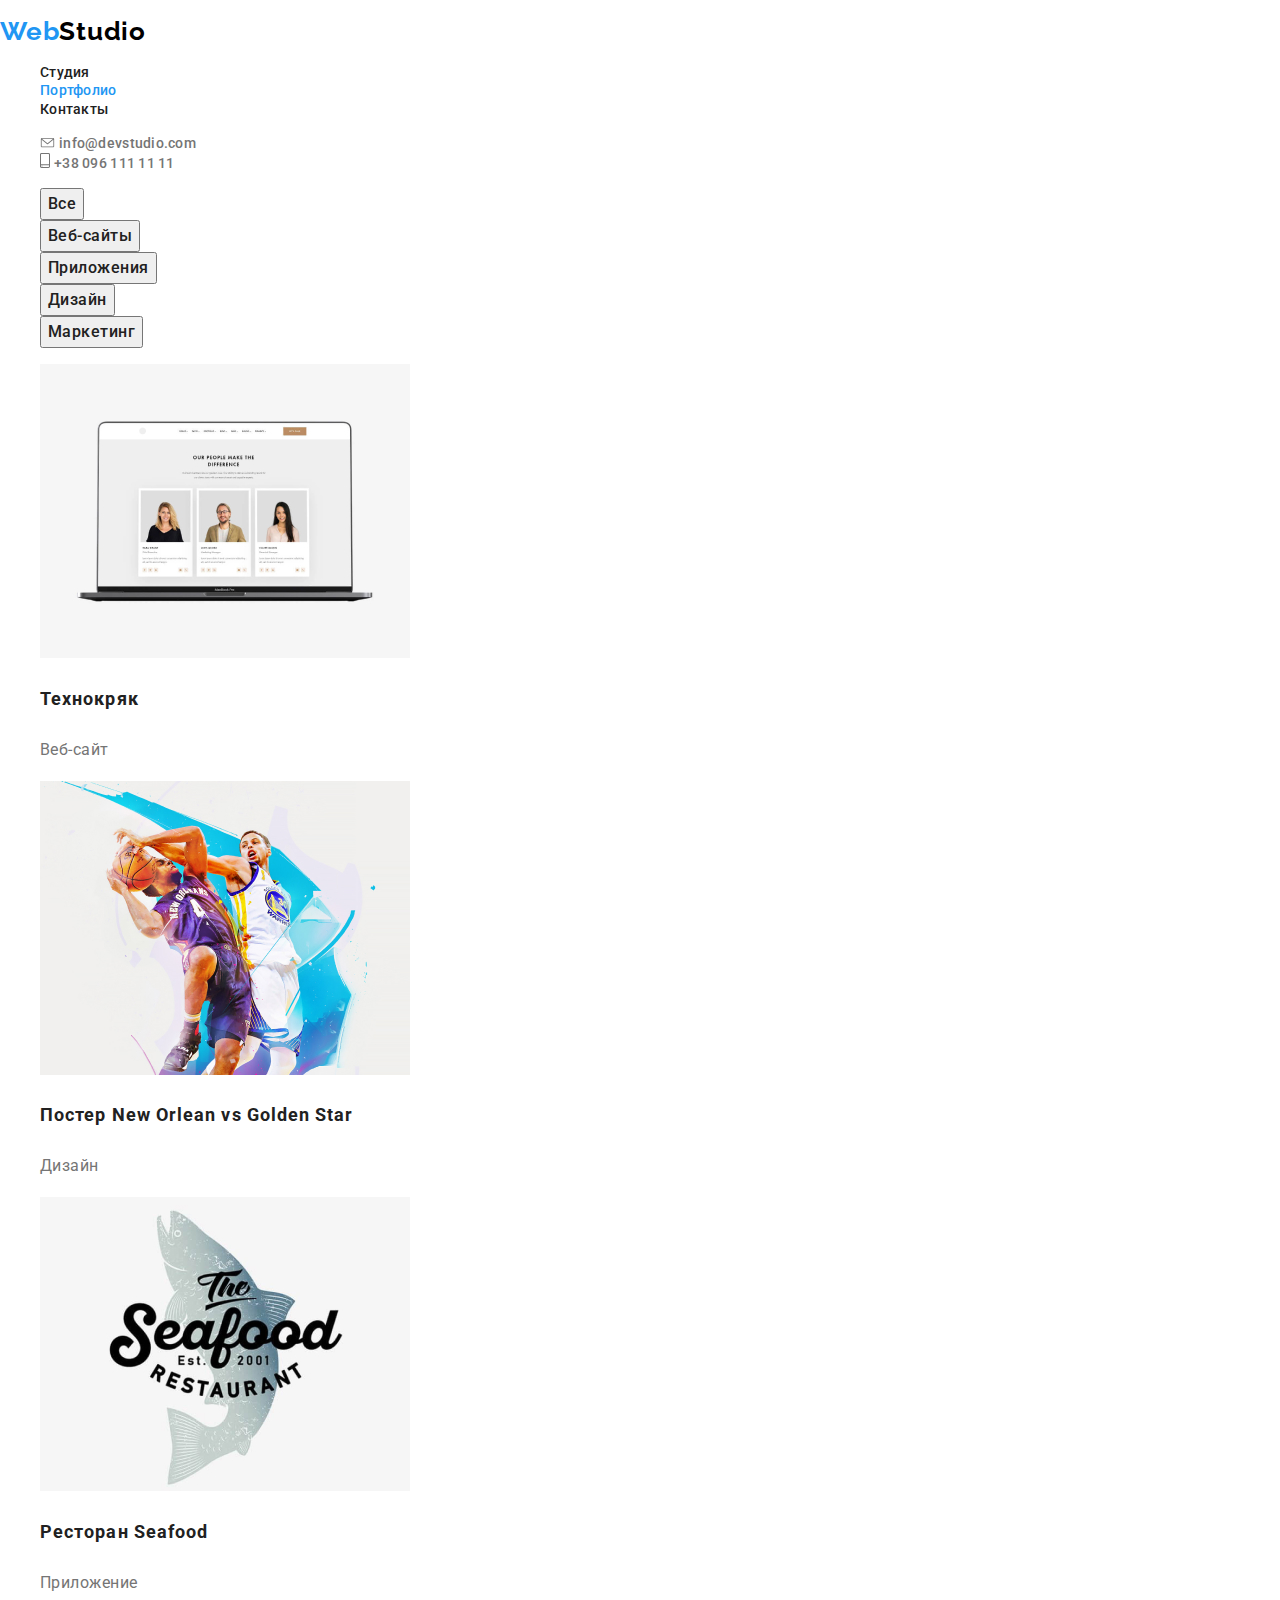
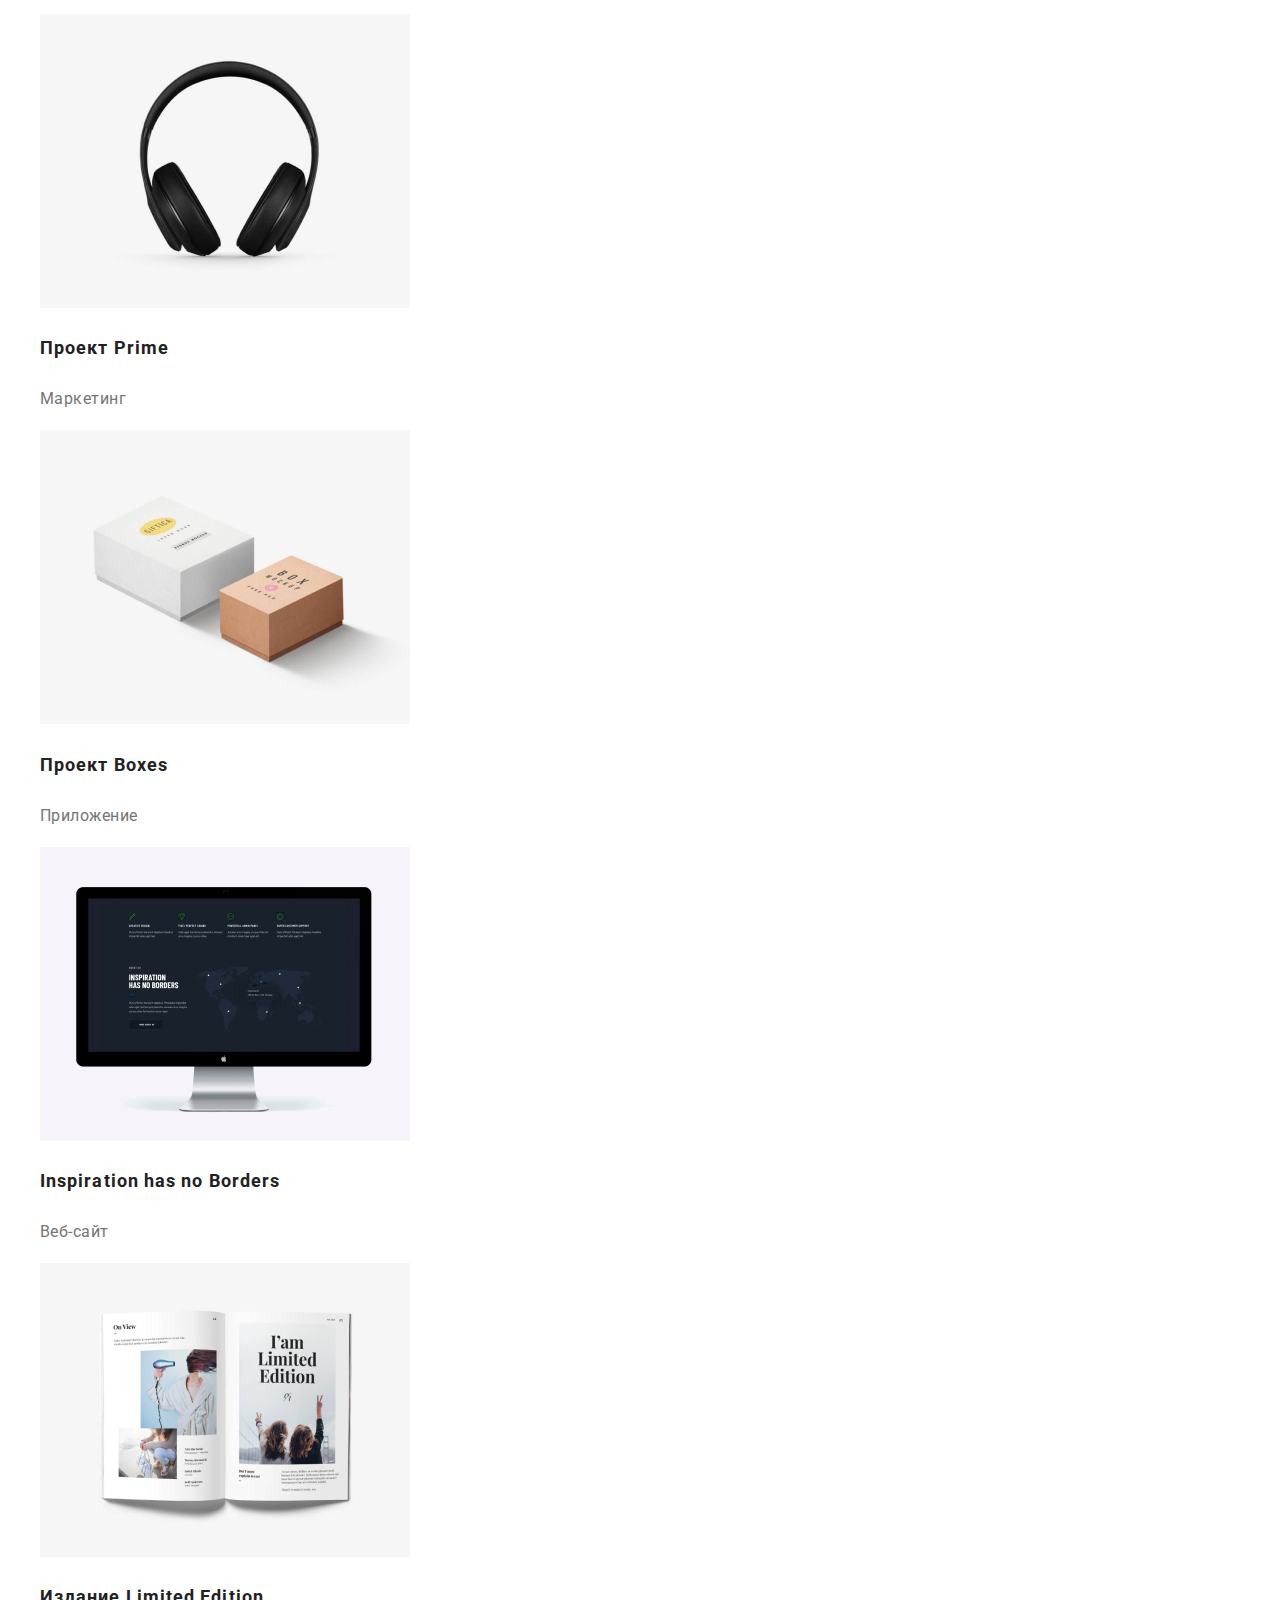
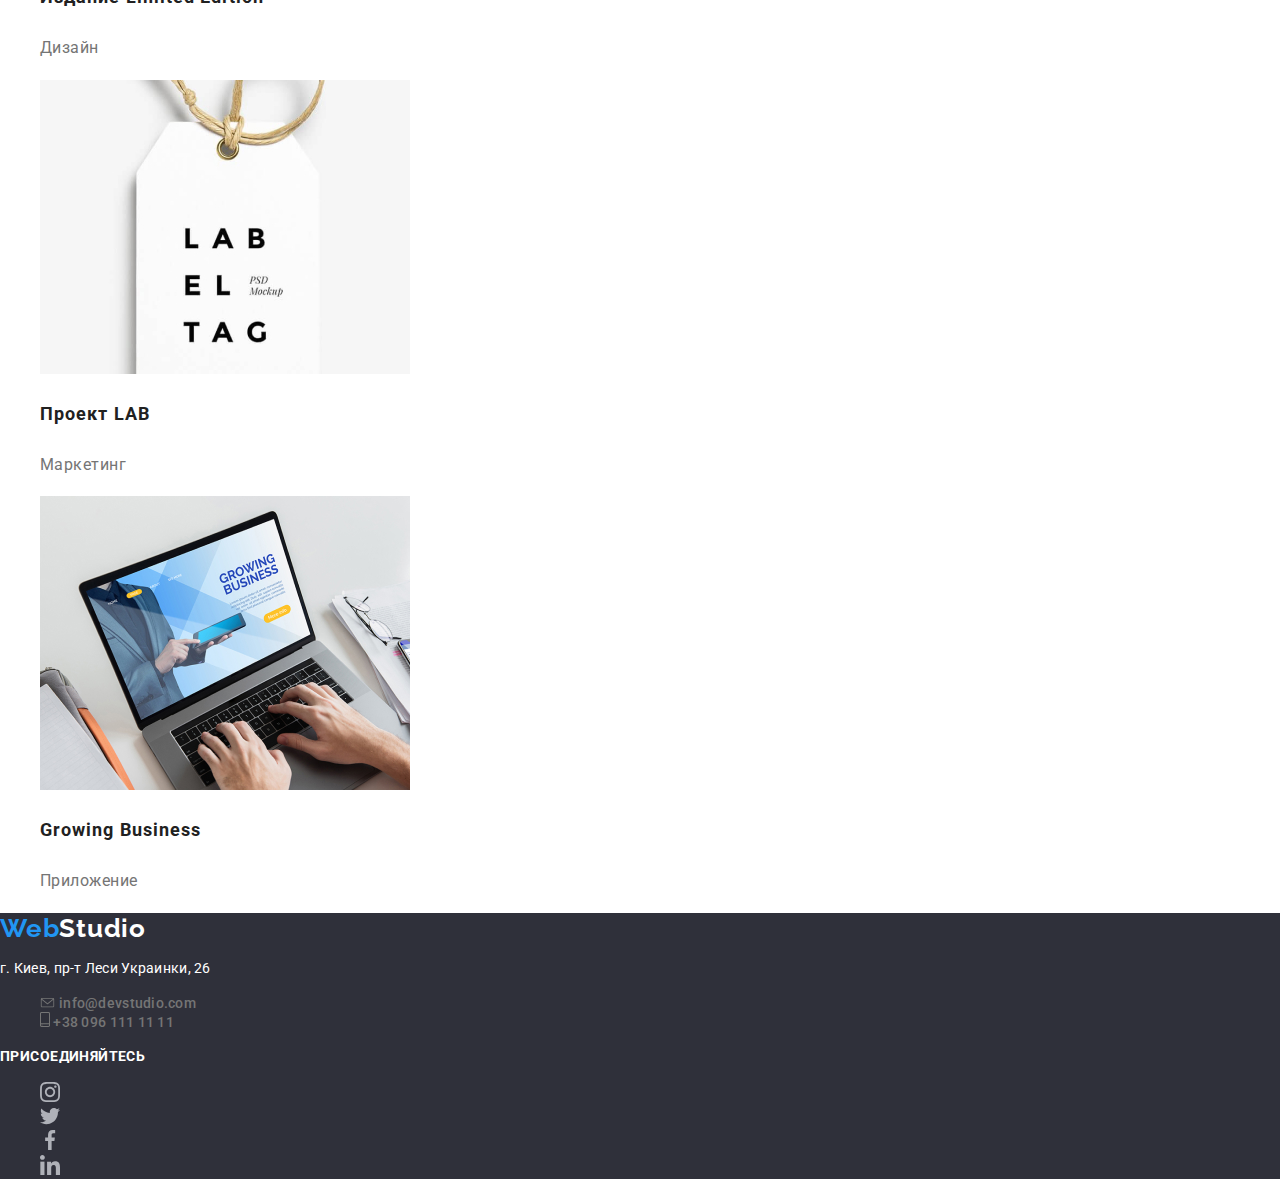
==== portfolio.html @ 9957a387 "скопировал 2 работу" ====
<!DOCTYPE html>
<html lang="ru">
<head>
    <meta charset="UTF-8">
    <meta name="viewport" content="width=device-width, initial-scale=1.0">
    <link href="https://fonts.googleapis.com/css2?family=Raleway:wght@700&family=Roboto:wght@400;500;700;900&display=swap" rel="stylesheet">
    <link rel="stylesheet" href="./css/normalize.css">
    <link rel="stylesheet" href="./css/style.css">
    <title>Веб-студия</title>
</head>
<body class="body-container"> 

    <!--Шапка-->
    <header class="header-container">
        <nav>
            <a class="link" href="./index.html" aria-label="Логотип"> 
                <p lang="en"><span class="logo-header-web">Web</span><span class="logo-header-studio">Studio</span></p>
            </a>
            <ul>
                <li class="list">
                    <a class="link-nav link" href="./index.html">Студия</a>
                </li>
                <li class="list">
                    <a class="link-nav link active-page" href="./portfolio.html">Портфолио</a>
                </li>
                <li class="list">
                    <a class="link-nav link" href="">Контакты</a>
                </li>
            </ul>
        </nav>
        <ul>
            <li class="mail-container list">
                <img src="./images/mail.svg" alt="конверт" width="15" height="10">
                <a class="mail-tel-text link" href="mailto:info@devstudio.com">info@devstudio.com</a>
            </li >
            <li class="tel-container list">
                <img src="./images/tel.svg" alt="телефон" width="10" height="15">
                <a class="mail-tel-text link" href="tel:+380961111111">+38 096 111 11 11</a>
            </li>
        </ul>
    </header>

    <main>
        <section>
            <h2 hidden>Меню</h2>
            <ul>
                <li class="list"><button class="portfolio-btn"><span class="portfolio-btn-text">Все</span></button></li>
                <li class="list"><button class="portfolio-btn"><span class="portfolio-btn-text">Веб-сайты</span></button></li>
                <li class="list"><button class="portfolio-btn"><span class="portfolio-btn-text">Приложения</span></button></li>
                <li class="list"><button class="portfolio-btn"><span class="portfolio-btn-text">Дизайн</span></button></li>
                <li class="list"><button class="portfolio-btn"><span class="portfolio-btn-text">Маркетинг</span></button></li>
            </ul>

            <ul class="list">
                <li>
                    <img src="./images/portfolio/tehno.jpg" alt="Технокряк">
                    <h3 class="portfolio-title">Технокряк</h3>
                    <p class="portfolio-text">Веб-сайт</p>
                </li>
                <li>
                    <img src="./images/portfolio/poster.jpg" alt="Постер">
                    <h3 class="portfolio-title">Постер <span lang="en">New Orlean vs Golden Star</span></h3>
                    <p class="portfolio-text">Дизайн</p>
                </li>
                <li>
                    <img src="./images/portfolio/seafood.jpg" alt="Ресторан">
                    <h3 class="portfolio-title">Ресторан <span lang="en">Seafood</span></h3>
                    <p class="portfolio-text">Приложение</p>
                </li>
                <li>
                    <img src="./images/portfolio/prime.jpg" alt="Проект">
                    <h3 class="portfolio-title">Проект <span lang="en">Prime</span></h3>
                    <p class="portfolio-text">Маркетинг</p>
                </li>
                <li>
                    <img src="./images/portfolio/boxes.jpg" alt="Проект">
                    <h3 class="portfolio-title">Проект <span lang="en">Boxes</span></h3>
                    <p class="portfolio-text">Приложение</p>
                </li>
                <li>
                    <img src="./images/portfolio/inspiration.jpg" alt="Вдохновение">
                    <h3 class="portfolio-title" lang="en">Inspiration has no Borders</h3>
                    <p class="portfolio-text">Веб-сайт</p>
                </li>
                <li>
                    <img src="./images/portfolio/izdanie.jpg" alt="Издание">
                    <h3 class="portfolio-title">Издание <span lang="en">Limited Edition</span></h3>
                    <p class="portfolio-text">Дизайн</p>
                </li>
                <li>
                    <img src="./images/portfolio/lab.jpg" alt="Проект">
                    <h3 class="portfolio-title">Проект <span lang="en">LAB</span></h3>
                    <p class="portfolio-text">Маркетинг</p>
                </li>
                <li>
                    <img src="./images/portfolio/business.jpg" alt="Бизнес">
                    <h3 class="portfolio-title" lang="en">Growing Business</h3>
                    <p class="portfolio-text">Приложение</p>
                </li>
            </ul>
        </section>
    </main>



     <!--Подвал-->
     <footer class="podval">
        <div class="link">
            <a class="link" href="index.html" aria-label="Логотип"> <p lang="en"><span class="web-podval">Web</span><span class="studio-podval">Studio</span></p></a>
        <address> <a class="link" href="https://goo.gl/maps/5drUgd8ndHesN1Ve9" target="_blank"> <span class="adress-podval">г. Киев, пр-т Леси Украинки, 26</span></a></address>
        <ul>
            <li class="mail-container-podval list">
                <img src="./images/mail.svg" alt="конверт" width="15" height="10">
                <a class="mail-tel-text link" href="mailto:info@devstudio.com">info@devstudio.com</a>
            </li >
            <li class="tel-container-podval list">
                <img src="./images/tel.svg" alt="телефон" width="10" height="15">
                <a class="mail-tel-text link" href="tel:+380961111111">+38 096 111 11 11</a>
            </li>
        </ul>
        </div>
        
        <div>
            <b class="podval-join">присоединяйтесь</b>
        <ul class="link">
            <li class="link list">
                <a href=""><img src="./images/instagram.svg" alt="инстаграм"></a>
            </li>
            <li class="link list">
                <a href=""><img src="./images/twitter.svg" alt="твиттер"></a>
            </li>
            <li class="link list"> 
                <a href=""><img src="./images/facebook.svg" alt="фейсбук"> </a>
            </li>
            <li class="link list">
                <a href=""><img src="./images/linkedin.svg" alt="линкед"> </a>
            </li>
        </ul>
        </div>
        
    </footer>
</body>
</html>
---- css/style.css ----
body {
    font-family: 'Roboto', sans-serif;
    font-style: normal;
    background: #ffffff;
}

:root {
    --primary-text-color: #757575;
    --primary-title-color: #212121;
    --primary-white-color: #ffffff;
    --accent-color: #2196f3;
    --main-black-color: #000000;
    --footer-background-color: #2f303f;
    --secondary-white-color: #f5f4fa;
    --footer-links-color: rgba(255, 255, 255 , 0.6);
     }

.list {
    list-style: none;
 }
 
.link {
     text-decoration: none;
 }
     


/*header*/

.logo-header-web,
.logo-header-studio,
.web-podval,
.studio-podval {
    font-family: 'Raleway', sans-serif;
    font-weight: 700;
    font-size: 26px;
    line-height: 1.19;
    letter-spacing: 0.03em;
    color: var(--accent-color);
}

.logo-header-studio {
    color: var(--main-black-color);
}

.link-nav,
.mail-tel-text,
.tel-container-podval,
.adress-podval {
    font-weight: 500;
    font-size: 14px;
    line-height: 1.14;
    letter-spacing: 0.02em;
    color: var(--primary-title-color);

}

.link-nav:hover, 
.link-nav:focus,
.mail-tel-text:hover,
.mail-tel-text:focus,
.adress-podval:hover,
.adress-podval:focus {
    color: var(--accent-color);
}

.mail-tel-text {
    color: var(--primary-text-color);
}

/*hero*/

.hero-title {
    font-weight: 900;
    font-size: 44px;
    line-height: 1.36;
    text-align: center;
    letter-spacing: 0.06em;
    text-transform: uppercase;
    /*color: var(--primary-white-color);*/
}

.hero-button {
    background: #2196F3;
    box-shadow: 0px 4px 4px rgba(0, 0, 0, 0.15);
    border-radius: 4px; 
    }

.text-button {
    font-weight: 700;
    font-size: 16px;
    line-height: 1.88;
    display: flex;
    align-items: center;
    text-align: center;
    letter-spacing: 0.06em;
    color: var(--primary-white-color);
}

/*O nas*/

.o-nas-title {
font-weight: 700;
font-size: 14px;
line-height: 1.14;
letter-spacing: 0.03em;
text-transform: uppercase;
color: var(--primary-title-color);
}

.o-nas-text {
font-weight: 400;
font-size: 14px;
line-height: 1.71;
letter-spacing: 0.03em;
color: var(--primary-text-color)
}

.o-nas-img {
    background: #F5F4FA;
    border-radius: 4px;
}   

/*chem-mi-zanimaensa*/

.chem-mi-zanimaemsa {
    background-color: #F5F4FA;;
}

.title {
font-weight: 700;
font-size: 36px;
line-height: 1.17;
text-align: center;
letter-spacing: 0.03em;
color: var(--primary-title-color);
}

.chem-mi-zanimaemsa-text {
font-weight: 700;
font-size: 14px;
line-height: 1.14;
text-align: center;
letter-spacing: 0.03em;
text-transform: uppercase;
color: var(--primary-white-color);
background: rgba(47, 48, 58, 0.8);
}

/*nasha-komanda*/

.komanda-title,
.komanda-pozition {
    font-weight: 500;
    font-size: 16px;
    line-height: 1.19;
    text-align: center;
    letter-spacing: 0.03em;
    color: var(--primary-title-color);
}

.komanda-pozition {
    font-weight: 400;
    color: var(--primary-text-color);
}


/*podval*/

.podval {
    background: #2F303A;
}

.podval-join {
    font-weight: 700;
    font-size: 14px;
    line-height: 1.14;
    letter-spacing: 0.03em;
    text-transform: uppercase;
    color: var(--primary-white-color);
}

.tel-container-podval {
    font-weight: 400;
    color: rgba(255, 255, 255, 0.6);
}

.studio-podval {
    color: var(--primary-white-color);
}

.adress-podval {
    font-family: 'Roboto', sans-serif;
    font-weight: 400;
    color: var(--primary-white-color);
    font-style: normal;
}



/*portfolio*/

.portfolio-btn {
    font-weight: 500;
    font-size: 16px;
    line-height: 1.63;
    text-align: center;
    letter-spacing: 0.03em;
    color: var(--primary-title-color)
}

.portfolio-btn:hover,
.portfolio-btn:focus {
    background-color: var(--accent-color);
    color: var(--primary-white-color);
}

.portfolio-title {
    font-weight: 700;
    font-size: 18px;
    line-height: 2.00;
    letter-spacing: 0.06em;
    color: var(--primary-title-color)
}

.portfolio-text {
    font-weight: 400;
    font-size: 16px;
    line-height: 1.88;
    letter-spacing: 0.03em;
    color: var(--primary-text-color)
}

.active-page {
    color: var(--accent-color);
}

.portfolio-btn-text {
    font-family: 'Roboto', sans-serif;
    font-style: normal;
    font-weight: 500;
    font-size: 16px;
    line-height: 1.63;
    text-align: center;
    letter-spacing: 0.03em;
}
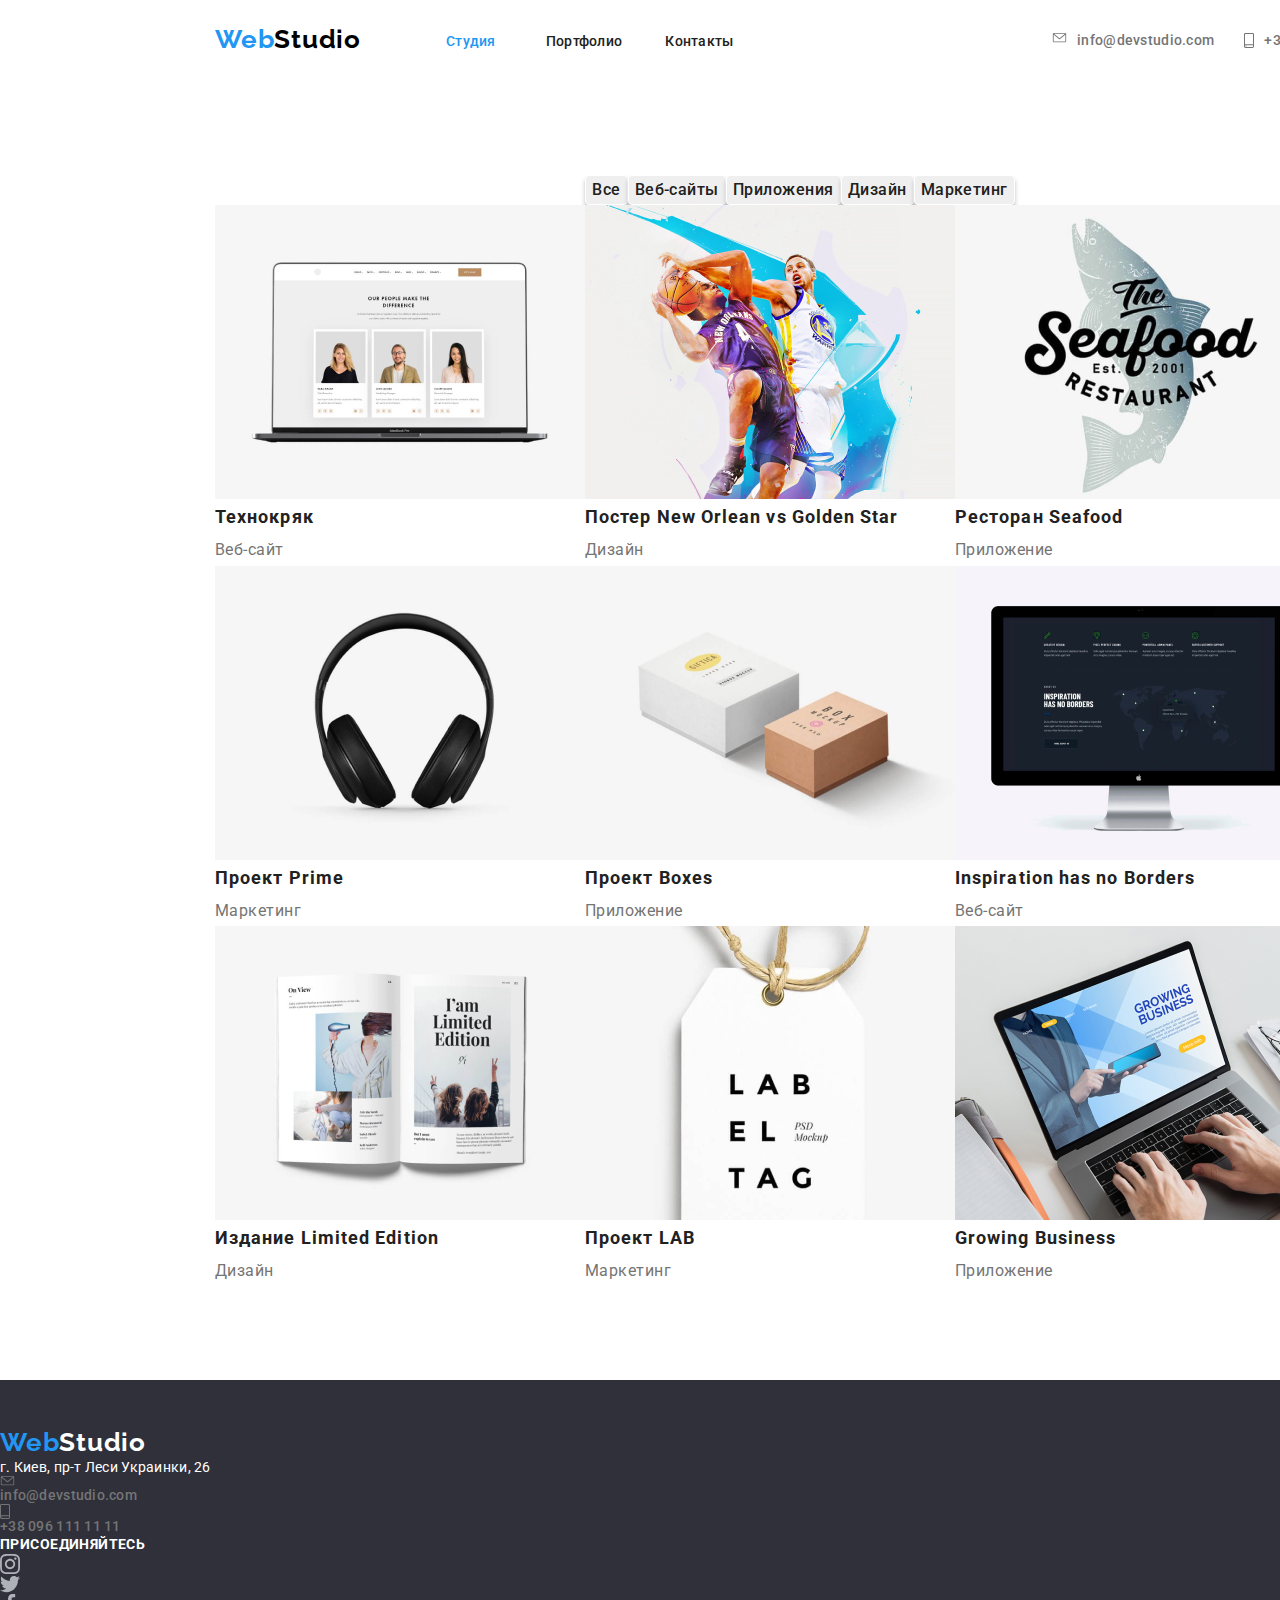
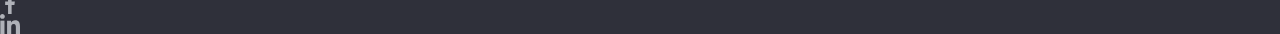
==== commit 1b20bfba: "разметка портфолио" ====
--- a/portfolio.html
+++ b/portfolio.html
@@ -12,46 +12,50 @@
 
     <!--Шапка-->
     <header class="header-container">
-        <nav>
-            <a class="link" href="./index.html" aria-label="Логотип"> 
-                <p lang="en"><span class="logo-header-web">Web</span><span class="logo-header-studio">Studio</span></p>
-            </a>
-            <ul>
-                <li class="list">
-                    <a class="link-nav link" href="./index.html">Студия</a>
-                </li>
-                <li class="list">
-                    <a class="link-nav link active-page" href="./portfolio.html">Портфолио</a>
-                </li>
-                <li class="list">
-                    <a class="link-nav link" href="">Контакты</a>
+        <div class="div-container">
+            <nav class="nav-container">
+                <a class="link" href="./index.html" aria-label="Логотип"> 
+                    <p class="logo-container" lang="en"><span class="logo-header-web">Web</span><span class="logo-header-studio">Studio</span></p>
+                </a>
+                <ul class="nav-list-container">
+                    <li class="list">
+                        <a class="link-nav link studio active-page" href="./index.html">Студия</a>
+                    </li>
+                    <li class="list">
+                        <a class="link-nav portfolio link" href="./portfolio.html">Портфолио</a>
+                    </li>
+                    <li class="list">
+                        <a class="link-nav link" href="#">Контакты</a>
+                    </li>
+                </ul>
+            </nav>
+            <ul class="contacts-container">
+                <li class="mail-container list">
+                    <img class="pages-adress" src="./images/mail.svg" alt="конверт" width="15" height="10">
+                    <a class="mail-tel-text link" href="mailto:info@devstudio.com">info@devstudio.com</a>
+                </li >
+                <li class="tel-container list">
+                    <img class="pages-adress" src="./images/tel.svg" alt="телефон" width="10" height="15">
+                    <a class="mail-tel-text link" href="tel:+380961111111">+38 096 111 11 11</a>
                 </li>
             </ul>
-        </nav>
-        <ul>
-            <li class="mail-container list">
-                <img src="./images/mail.svg" alt="конверт" width="15" height="10">
-                <a class="mail-tel-text link" href="mailto:info@devstudio.com">info@devstudio.com</a>
-            </li >
-            <li class="tel-container list">
-                <img src="./images/tel.svg" alt="телефон" width="10" height="15">
-                <a class="mail-tel-text link" href="tel:+380961111111">+38 096 111 11 11</a>
-            </li>
-        </ul>
+        </div>
     </header>
 
     <main>
-        <section>
-            <h2 hidden>Меню</h2>
-            <ul>
-                <li class="list"><button class="portfolio-btn"><span class="portfolio-btn-text">Все</span></button></li>
-                <li class="list"><button class="portfolio-btn"><span class="portfolio-btn-text">Веб-сайты</span></button></li>
-                <li class="list"><button class="portfolio-btn"><span class="portfolio-btn-text">Приложения</span></button></li>
-                <li class="list"><button class="portfolio-btn"><span class="portfolio-btn-text">Дизайн</span></button></li>
-                <li class="list"><button class="portfolio-btn"><span class="portfolio-btn-text">Маркетинг</span></button></li>
-            </ul>
+        <section class="menu div-container">
+            <div class="menu-portfolio">
+                <h2 hidden>Меню</h2>
+                <ul class="items">
+                    <li class="list"><button class="portfolio-btn"><span class="portfolio-btn-text">Все</span></button></li>
+                    <li class="list"><button class="portfolio-btn"><span class="portfolio-btn-text">Веб-сайты</span></button></li>
+                    <li class="list"><button class="portfolio-btn"><span class="portfolio-btn-text">Приложения</span></button></li>
+                    <li class="list"><button class="portfolio-btn"><span class="portfolio-btn-text">Дизайн</span></button></li>
+                    <li class="list"><button class="portfolio-btn"><span class="portfolio-btn-text">Маркетинг</span></button></li>
+                </ul>
+            </div>
 
-            <ul class="list">
+            <ul class="list gruperovka">
                 <li>
                     <img src="./images/portfolio/tehno.jpg" alt="Технокряк">
                     <h3 class="portfolio-title">Технокряк</h3>
--- a/css/style.css
+++ b/css/style.css
@@ -1,3 +1,12 @@
+html {
+    box-sizing: border-box;
+}
+
+*, 
+*::before, 
+*::after {
+    box-sizing: inherit;
+}
 
 body {
     font-family: 'Roboto', sans-serif;
@@ -78,43 +87,52 @@
     text-align: center;
     letter-spacing: 0.06em;
     text-transform: uppercase;
-    /*color: var(--primary-white-color);*/
+    color: var(--primary-white-color);
 }
 
 .hero-button {
+    margin: 0 auto;
+    display: flex;
+    align-items: center;
+    width: 200px;
+    height: 50px;
     background: #2196F3;
     box-shadow: 0px 4px 4px rgba(0, 0, 0, 0.15);
     border-radius: 4px; 
+    cursor: pointer;
+    border: none;
     }
 
 .text-button {
     font-weight: 700;
     font-size: 16px;
-    line-height: 1.88;
+    line-height: 1.88;    
     display: flex;
     align-items: center;
     text-align: center;
     letter-spacing: 0.06em;
     color: var(--primary-white-color);
+    margin-left: auto;
+    margin-right: auto;
 }
 
 /*O nas*/
 
 .o-nas-title {
-font-weight: 700;
-font-size: 14px;
-line-height: 1.14;
-letter-spacing: 0.03em;
-text-transform: uppercase;
-color: var(--primary-title-color);
+    font-weight: 700;
+    font-size: 14px;
+    line-height: 1.14;
+    letter-spacing: 0.03em;
+    text-transform: uppercase;
+    color: var(--primary-title-color);
 }
 
 .o-nas-text {
-font-weight: 400;
-font-size: 14px;
-line-height: 1.71;
-letter-spacing: 0.03em;
-color: var(--primary-text-color)
+    font-weight: 400;
+    font-size: 14px;
+    line-height: 1.71;
+    letter-spacing: 0.03em;
+    color: var(--primary-text-color)
 }
 
 .o-nas-img {
@@ -124,28 +142,31 @@
 
 /*chem-mi-zanimaensa*/
 
-.chem-mi-zanimaemsa {
+.nasha-komanda {
     background-color: #F5F4FA;;
 }
 
 .title {
-font-weight: 700;
-font-size: 36px;
-line-height: 1.17;
-text-align: center;
-letter-spacing: 0.03em;
-color: var(--primary-title-color);
+    font-weight: 700;
+    font-size: 36px;
+    line-height: 1.17;
+    text-align: center;
+    letter-spacing: 0.03em;
+    color: var(--primary-title-color);
+    padding-bottom: 50px;
 }
 
 .chem-mi-zanimaemsa-text {
-font-weight: 700;
-font-size: 14px;
-line-height: 1.14;
-text-align: center;
-letter-spacing: 0.03em;
-text-transform: uppercase;
-color: var(--primary-white-color);
-background: rgba(47, 48, 58, 0.8);
+    font-weight: 700;
+    font-size: 14px;
+    line-height: 1.14;
+    text-align: center;
+    letter-spacing: 0.03em;
+    text-transform: uppercase;
+    color: var(--primary-white-color);
+    background: rgba(47, 48, 58, 0.8);
+    padding-top: 27px;
+    padding-bottom: 27px;
 }
 
 /*nasha-komanda*/
@@ -165,11 +186,22 @@
     color: var(--primary-text-color);
 }
 
+.action {
+
+    font-style: normal;
+    font-weight: 500;
+    font-size: 14px;
+    line-height: 1.15;
+    letter-spacing: 0.03em;
+    color: var(--primary-white-color);
+}
+
 
 /*podval*/
 
 .podval {
     background: #2F303A;
+    padding-top: 47px;
 }
 
 .podval-join {
@@ -207,7 +239,11 @@
     line-height: 1.63;
     text-align: center;
     letter-spacing: 0.03em;
-    color: var(--primary-title-color)
+    color: var(--primary-title-color);
+    border: 1px solid #FFFFFF;
+    box-sizing: border-box;
+    box-shadow: 0px 4px 4px rgba(0, 0, 0, 0.25);
+    border-radius: 4px;
 }
 
 .portfolio-btn:hover,
@@ -244,4 +280,200 @@
     line-height: 1.63;
     text-align: center;
     letter-spacing: 0.03em;
+}
+
+/*style margin, padding... */
+
+h1, h2, h3, h4, h5, h5 {
+    margin: 0px;
+}
+
+ul {
+    margin: 0px;
+    padding: 0px;
+}
+
+p {
+    margin: 0px;
+}
+
+img {
+    display: block;
+}
+
+.header-container .div-container {
+    display: flex;
+
+}
+
+.nav-container {
+    display: flex;
+    text-align: center;
+    justify-content: center;
+}
+
+.logo-container {
+    margin: 0;
+    margin-right: 85px; 
+    margin-top: 24px;
+}
+
+.mail-container,
+.tel-container {
+    display: flex;
+}
+
+.pages-adress {
+    margin-right: 10px;
+}
+
+.nav-list-container {
+    margin: 0;
+    display: flex;
+    margin-top: 32px;  
+    margin-bottom: 32px;
+}
+
+.contacts-container {
+    display: flex;
+    align-items: center;
+    margin-left: auto;
+}
+
+
+
+.studio {
+    padding-right: 50px;
+}
+
+.portfolio {
+    padding-right: 43px;
+}
+
+
+.container {
+    display: flex;
+    justify-content: space-evenly;
+}
+
+.otstup {
+    padding-top: 94px;
+    padding-bottom: 94px;
+}
+
+.join {
+    width: 206px;
+}
+
+.comanda-block {
+    background-color: #ffffff;
+    border-radius: 0px 0px 4px 4px;
+}
+
+.social-link {
+    padding: 16px 32px 24px;
+}
+
+.komanda-title {
+    padding-top: 30px;
+    padding-bottom: 10px;
+}
+
+.team {
+    box-shadow: 0px 2px 1px rgba(0, 0, 0, 0.2), 
+    0px 1px 1px rgba(0, 0, 0, 0.14), 
+    0px 1px 3px rgba(0, 0, 0, 0.12);
+}
+
+.hero-title {
+    padding-top: 200px;
+    padding-bottom: 30px;
+}
+
+.hero-button {
+    margin-bottom: 200px;
+}
+
+.element {
+    text-align: center;
+}
+
+.o-nas-img {
+    padding: 25px 100px;
+}
+
+.o-nas-title {
+    width: 270px;
+    padding-top: 30px;
+    padding-bottom: 10px;
+}
+
+.o-nas-text {
+    width: 270px;
+}
+
+.photo-fon {
+    background: url(/images/shapka.jpg);
+    width: 1600px;
+    height: 600px;
+}
+
+
+.div-container {
+    width: 1200px;
+    padding-right: 15px;
+    padding-left: 15px;
+    margin-right: 200px;
+    margin-left: 200px;
+}
+
+.otstup-o-nas {
+    padding-top: 94px;
+}
+
+.mail-container {
+    padding-right: 30px;
+}
+
+.icon-client {
+    border: 1px solid #AFB1B8;
+    border-radius: 4px;
+    display: flex;
+    align-items: center;
+    justify-content: center;
+    width: 170px;
+    height: 90px;
+}
+
+.chem-mi-zanimaemsa .link:not(:last-child) {
+    margin-right: 30px;
+}
+.nasha-komanda .link:not(:last-child) {
+    margin-right: 30px;
+}
+
+.klient-list .link:not(:last-child) {
+    margin-right: 30px;
+}
+
+.otstup-o-nas .link:not(:last-child) {
+    margin-right: 30px;
+}
+
+
+/*flex portfolio*/
+
+.menu {
+    padding-top: 93px;
+    padding-bottom: 94px;
+}
+
+.items {
+    display: flex;
+    justify-content: center;
+}
+
+.gruperovka {
+    display: flex;
+    flex-wrap: wrap;
 }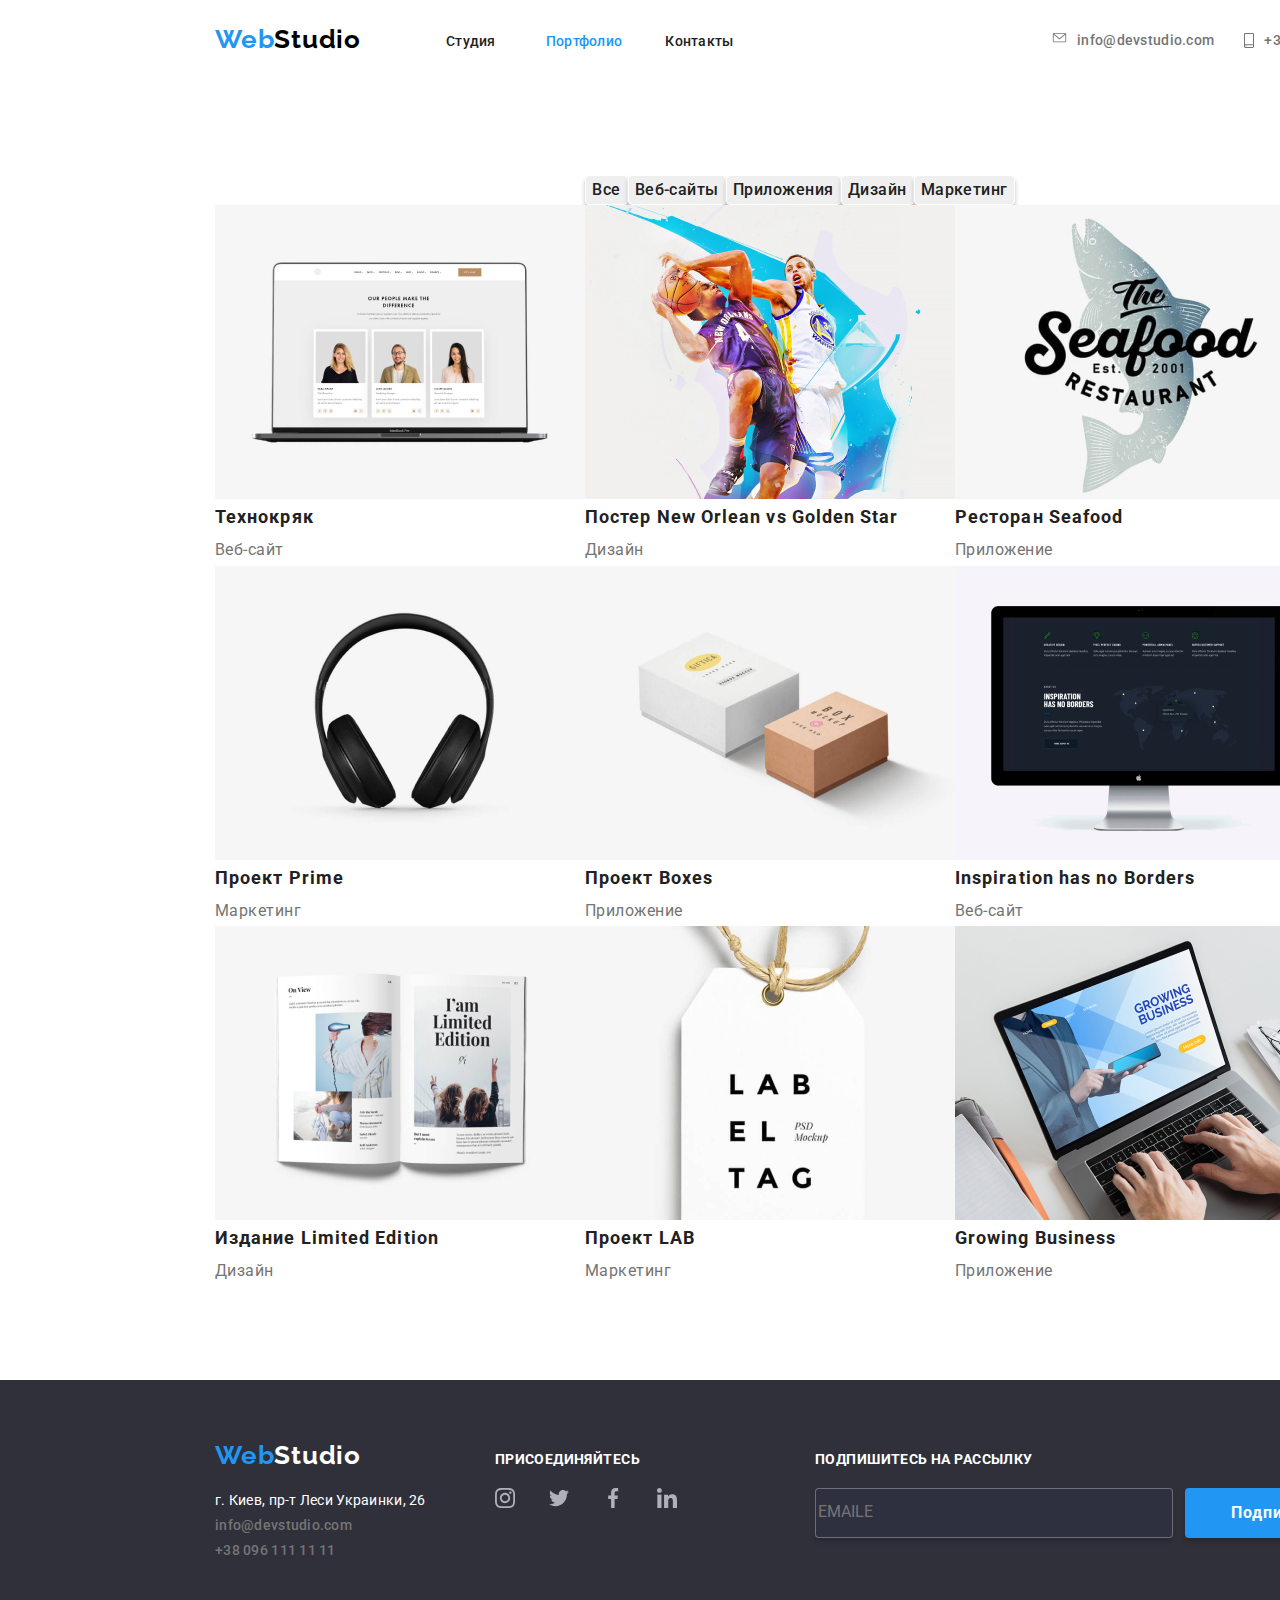
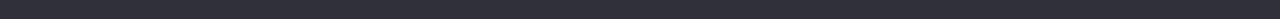
==== commit 69abb703: "дополнения" ====
--- a/portfolio.html
+++ b/portfolio.html
@@ -19,10 +19,10 @@
                 </a>
                 <ul class="nav-list-container">
                     <li class="list">
-                        <a class="link-nav link studio active-page" href="./index.html">Студия</a>
+                        <a class="link-nav link studio" href="./index.html">Студия</a>
                     </li>
                     <li class="list">
-                        <a class="link-nav portfolio link" href="./portfolio.html">Портфолио</a>
+                        <a class="link-nav portfolio link active-page" href="./portfolio.html">Портфолио</a>
                     </li>
                     <li class="list">
                         <a class="link-nav link" href="#">Контакты</a>
@@ -109,39 +109,50 @@
 
      <!--Подвал-->
      <footer class="podval">
-        <div class="link">
-            <a class="link" href="index.html" aria-label="Логотип"> <p lang="en"><span class="web-podval">Web</span><span class="studio-podval">Studio</span></p></a>
-        <address> <a class="link" href="https://goo.gl/maps/5drUgd8ndHesN1Ve9" target="_blank"> <span class="adress-podval">г. Киев, пр-т Леси Украинки, 26</span></a></address>
-        <ul>
-            <li class="mail-container-podval list">
-                <img src="./images/mail.svg" alt="конверт" width="15" height="10">
-                <a class="mail-tel-text link" href="mailto:info@devstudio.com">info@devstudio.com</a>
-            </li >
-            <li class="tel-container-podval list">
-                <img src="./images/tel.svg" alt="телефон" width="10" height="15">
-                <a class="mail-tel-text link" href="tel:+380961111111">+38 096 111 11 11</a>
-            </li>
-        </ul>
+        <div class="div-container">
+            <div class="link container-podval">
+                <a class="link logo-podval" href="index.html" aria-label="Логотип"> <p lang="en"><span class="web-podval">Web</span><span class="studio-podval">Studio</span></p></a>
+            <address class="podval-adress"> <a class="link" href="https://goo.gl/maps/5drUgd8ndHesN1Ve9" target="_blank"> <span class="adress-podval">г. Киев, пр-т Леси Украинки, 26</span></a></address>
+            <ul class="podval-mail-tel">
+                <li class="mail-container-podval list">
+                    <a class="mail-tel-text link" href="mailto:info@devstudio.com">info@devstudio.com</a>
+                </li >
+                <li class="tel-container-podval list">
+                    <a class="mail-tel-text link" href="tel:+380961111111">+38 096 111 11 11</a>
+                </li>
+            </ul>
+            </div>
+            
+            <div class="join">
+                <b class="podval-join">присоединяйтесь</b>
+                <ul class="link otstup-icon">
+                    <li class="link list podval-icon">
+                        <a href=""><img src="./images/instagram.svg" alt="инстаграм"></a>
+                    </li>
+                    <li class="link list podval-icon">
+                        <a href=""><img src="./images/twitter.svg" alt="твиттер"></a>
+                    </li>
+                    <li class="link list podval-icon"> 
+                        <a href=""><img src="./images/facebook.svg" alt="фейсбук"> </a>
+                    </li>
+                    <li class="link list podval-icon">
+                        <a href=""><img src="./images/linkedin.svg" alt="линкед"> </a>
+                    </li>
+                </ul>
+            </div>
+            
+            <div class="podpiska-container">
+                <b class="action">Подпишитесь на рассылку</b>
+                    <div class="podpiska">
+                        <input class="pole"
+                            type="text"
+                            name="email"
+                            placeholder="EMAILE"
+                        />
+                        <button class="button" type="submit">Подписаться</button>
+                    </div>
+            </div>
         </div>
-        
-        <div>
-            <b class="podval-join">присоединяйтесь</b>
-        <ul class="link">
-            <li class="link list">
-                <a href=""><img src="./images/instagram.svg" alt="инстаграм"></a>
-            </li>
-            <li class="link list">
-                <a href=""><img src="./images/twitter.svg" alt="твиттер"></a>
-            </li>
-            <li class="link list"> 
-                <a href=""><img src="./images/facebook.svg" alt="фейсбук"> </a>
-            </li>
-            <li class="link list">
-                <a href=""><img src="./images/linkedin.svg" alt="линкед"> </a>
-            </li>
-        </ul>
-        </div>
-        
     </footer>
 </body>
 </html>--- a/css/style.css
+++ b/css/style.css
@@ -201,7 +201,6 @@
 
 .podval {
     background: #2F303A;
-    padding-top: 47px;
 }
 
 .podval-join {
@@ -476,4 +475,100 @@
 .gruperovka {
     display: flex;
     flex-wrap: wrap;
-}+}
+
+/*podval flex*/
+
+.podval .div-container {
+    display: flex;
+    padding-top: 60px;
+    padding-bottom: 60px;
+    align-items: baseline;
+}
+
+.container-podval {
+    display: flex;
+    flex-direction: column;
+    margin-right: 69px;
+}
+
+.logo-podval {
+    display: flex;
+    margin-bottom: 20px;
+}
+
+.podval-adress {
+    margin-bottom: 9px;
+}
+
+.podval-mail-tel {
+    display: flex;
+    flex-direction: column;
+}
+
+.mail-container-podval,
+.tel-container-podval:not(:last-child) {
+    display: flex;
+    margin-bottom: 9px;
+}
+
+.podval-join {
+    display: flex;
+    margin-bottom: 20px;
+}
+
+.otstup-icon {
+    display: flex;
+}
+
+.social-link-item:not(:last-child) {
+    margin-right: 32px;
+}
+
+.podval-icon:not(:last-child) {
+    margin-right: 34px;
+}
+
+.podpiska-container {
+    margin-left: auto;
+}
+
+.podpiska {
+    display: flex;
+}
+
+.action {
+    display: flex;
+    font-weight: 700;
+    font-size: 14px;
+    line-height: 1.14;
+    letter-spacing: 0.03em;
+    text-transform: uppercase;
+    color: var(--primary-white-color);
+    margin-bottom: 20px;
+}
+
+
+.button {
+    width: 200px;
+    height: 50px;
+    font-weight: 700;
+    font-size: 16px;
+    line-height: 1.88;
+    letter-spacing: 0.06em;
+    color: var(--primary-white-color);
+    background: #2196F3;
+    box-shadow: 0px 4px 4px rgba(0, 0, 0, 0.15);
+    border-radius: 4px; 
+    cursor: pointer;
+    border: none;
+    margin-left: 12px;
+}
+
+.pole {
+    width: 358px;
+    background-color: var(--footer-background-color);
+    border: 1px solid rgba(255, 255, 255, 0.3);
+    box-shadow: 0px 4px 4px rgba(0, 0, 0, 0.15);
+    border-radius: 4px;
+    }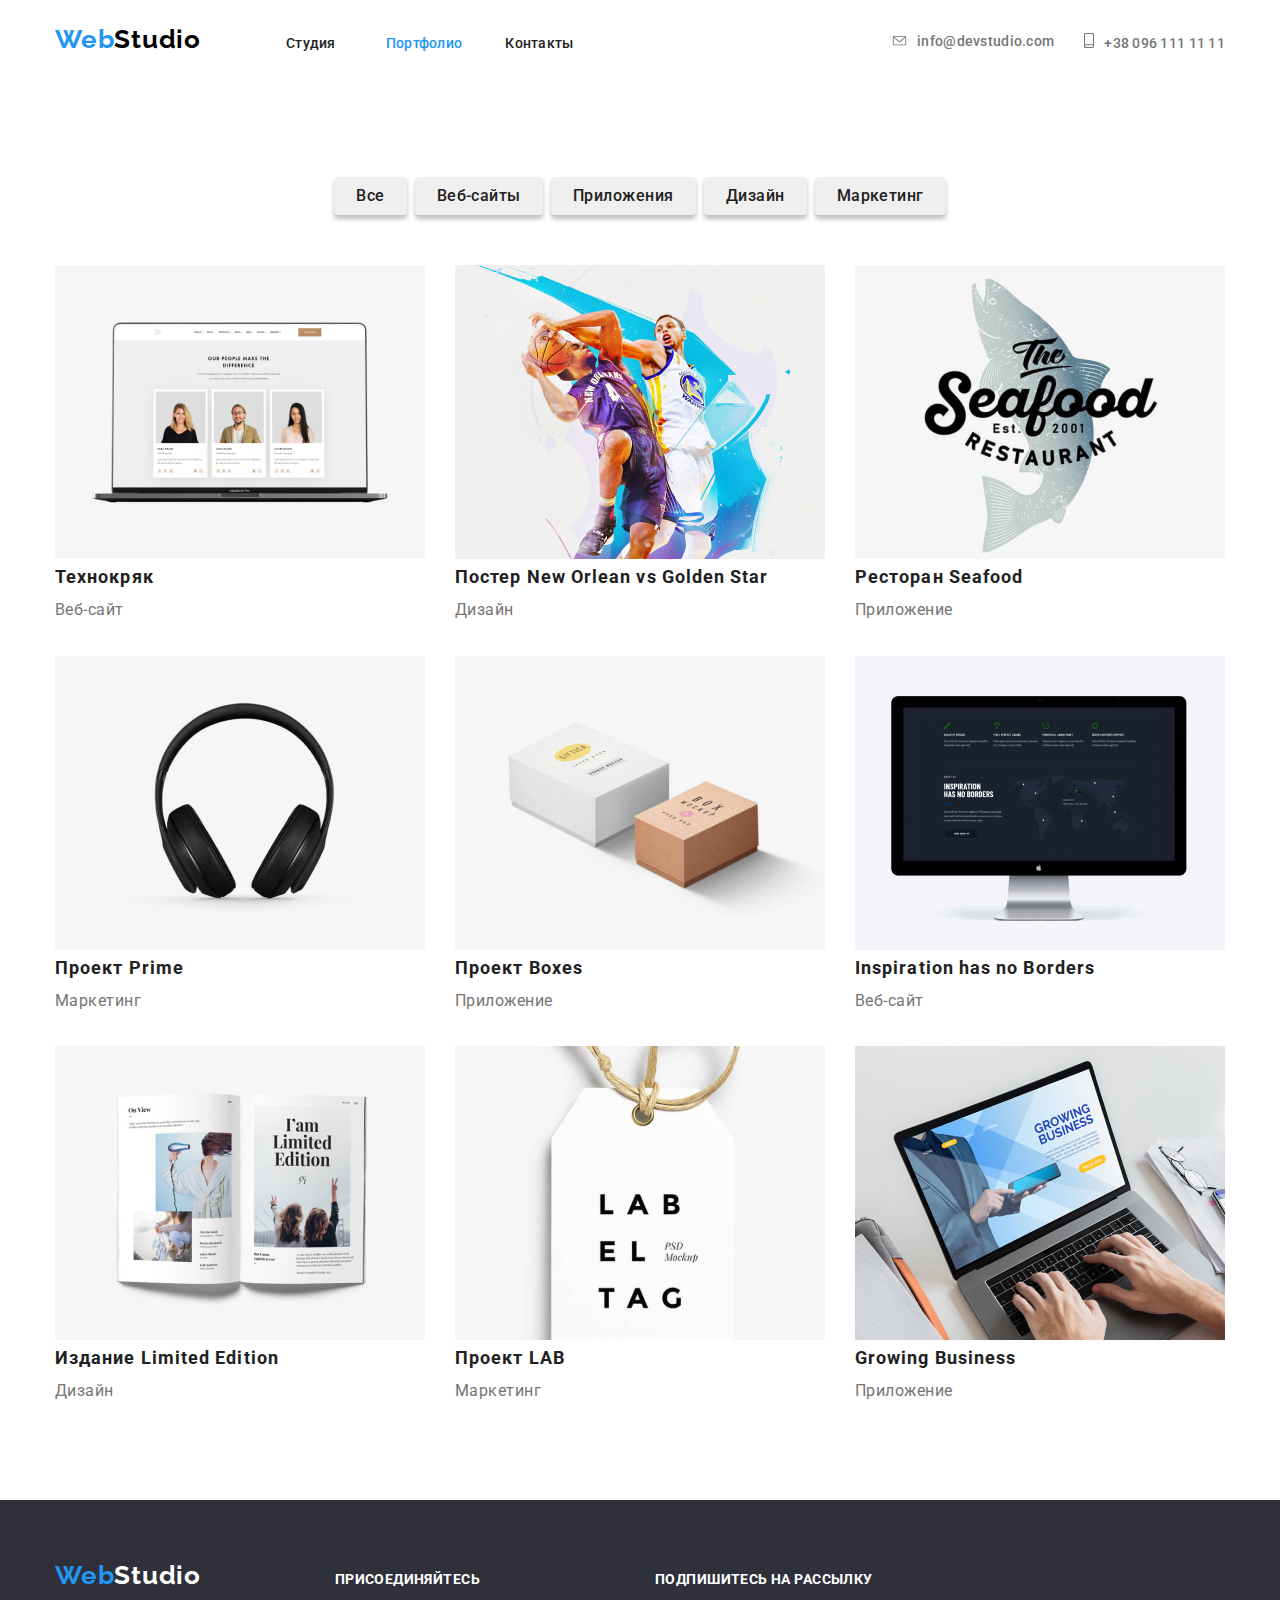
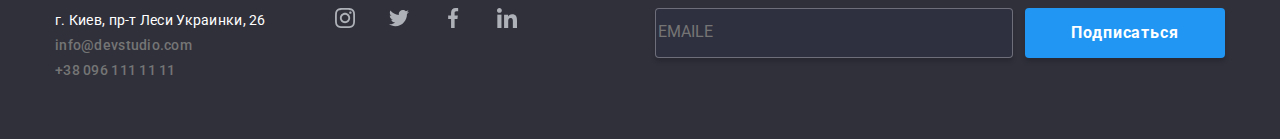
==== commit f8fcc93c: "доделал офрмление и проверил в валидаторе" ====
--- a/portfolio.html
+++ b/portfolio.html
@@ -47,56 +47,56 @@
             <div class="menu-portfolio">
                 <h2 hidden>Меню</h2>
                 <ul class="items">
-                    <li class="list"><button class="portfolio-btn"><span class="portfolio-btn-text">Все</span></button></li>
-                    <li class="list"><button class="portfolio-btn"><span class="portfolio-btn-text">Веб-сайты</span></button></li>
-                    <li class="list"><button class="portfolio-btn"><span class="portfolio-btn-text">Приложения</span></button></li>
-                    <li class="list"><button class="portfolio-btn"><span class="portfolio-btn-text">Дизайн</span></button></li>
-                    <li class="list"><button class="portfolio-btn"><span class="portfolio-btn-text">Маркетинг</span></button></li>
+                    <li class="list btn"><button class="portfolio-btn"><span class="portfolio-btn-text">Все</span></button></li>
+                    <li class="list btn"><button class="portfolio-btn"><span class="portfolio-btn-text">Веб-сайты</span></button></li>
+                    <li class="list btn"><button class="portfolio-btn"><span class="portfolio-btn-text">Приложения</span></button></li>
+                    <li class="list btn"><button class="portfolio-btn"><span class="portfolio-btn-text">Дизайн</span></button></li>
+                    <li class="list btn"><button class="portfolio-btn"><span class="portfolio-btn-text">Маркетинг</span></button></li>
                 </ul>
             </div>
 
             <ul class="list gruperovka">
-                <li>
+                <li class="flex-element">
                     <img src="./images/portfolio/tehno.jpg" alt="Технокряк">
                     <h3 class="portfolio-title">Технокряк</h3>
                     <p class="portfolio-text">Веб-сайт</p>
                 </li>
-                <li>
+                <li class="flex-element">
                     <img src="./images/portfolio/poster.jpg" alt="Постер">
                     <h3 class="portfolio-title">Постер <span lang="en">New Orlean vs Golden Star</span></h3>
                     <p class="portfolio-text">Дизайн</p>
                 </li>
-                <li>
+                <li class="flex-element">
                     <img src="./images/portfolio/seafood.jpg" alt="Ресторан">
                     <h3 class="portfolio-title">Ресторан <span lang="en">Seafood</span></h3>
                     <p class="portfolio-text">Приложение</p>
                 </li>
-                <li>
+                <li class="flex-element">
                     <img src="./images/portfolio/prime.jpg" alt="Проект">
                     <h3 class="portfolio-title">Проект <span lang="en">Prime</span></h3>
                     <p class="portfolio-text">Маркетинг</p>
                 </li>
-                <li>
+                <li class="flex-element">
                     <img src="./images/portfolio/boxes.jpg" alt="Проект">
                     <h3 class="portfolio-title">Проект <span lang="en">Boxes</span></h3>
                     <p class="portfolio-text">Приложение</p>
                 </li>
-                <li>
+                <li class="flex-element">
                     <img src="./images/portfolio/inspiration.jpg" alt="Вдохновение">
                     <h3 class="portfolio-title" lang="en">Inspiration has no Borders</h3>
                     <p class="portfolio-text">Веб-сайт</p>
                 </li>
-                <li>
+                <li class="flex-element">
                     <img src="./images/portfolio/izdanie.jpg" alt="Издание">
                     <h3 class="portfolio-title">Издание <span lang="en">Limited Edition</span></h3>
                     <p class="portfolio-text">Дизайн</p>
                 </li>
-                <li>
+                <li class="flex-element">
                     <img src="./images/portfolio/lab.jpg" alt="Проект">
                     <h3 class="portfolio-title">Проект <span lang="en">LAB</span></h3>
                     <p class="portfolio-text">Маркетинг</p>
                 </li>
-                <li>
+                <li class="flex-element">
                     <img src="./images/portfolio/business.jpg" alt="Бизнес">
                     <h3 class="portfolio-title" lang="en">Growing Business</h3>
                     <p class="portfolio-text">Приложение</p>
--- a/css/style.css
+++ b/css/style.css
@@ -309,6 +309,7 @@
     display: flex;
     text-align: center;
     justify-content: center;
+    align-items: baseline;
 }
 
 .logo-container {
@@ -422,8 +423,8 @@
     width: 1200px;
     padding-right: 15px;
     padding-left: 15px;
-    margin-right: 200px;
-    margin-left: 200px;
+    margin-right: auto;
+    margin-left: auto;
 }
 
 .otstup-o-nas {
@@ -432,6 +433,11 @@
 
 .mail-container {
     padding-right: 30px;
+}
+
+.mail-container,
+.tel-container {
+    align-items: baseline;
 }
 
 .icon-client {
@@ -467,14 +473,47 @@
     padding-bottom: 94px;
 }
 
+.menu-portfolio {
+    margin-bottom: 50px;
+}
+
+.portfolio-btn {
+    cursor: pointer;
+    border: none;
+    padding-top: 6px;
+    padding-right: 22px;
+    padding-bottom: 6px;
+    padding-left: 22px;
+}
+
+
 .items {
     display: flex;
     justify-content: center;
 }
 
+.btn:not(:last-child) {
+    margin-right: 8px;
+}
+
+
 .gruperovka {
     display: flex;
     flex-wrap: wrap;
+}
+
+.flex-element {
+    width: calc((100% - 60px) / 3);
+    margin-right: 30px;
+    margin-bottom: 30px;
+}
+
+.flex-element:nth-child(3n) {
+    margin-right: 0px;
+}
+
+.flex-element:nth-last-child(-n + 3) {
+    margin-bottom: 0px;
 }
 
 /*podval flex*/
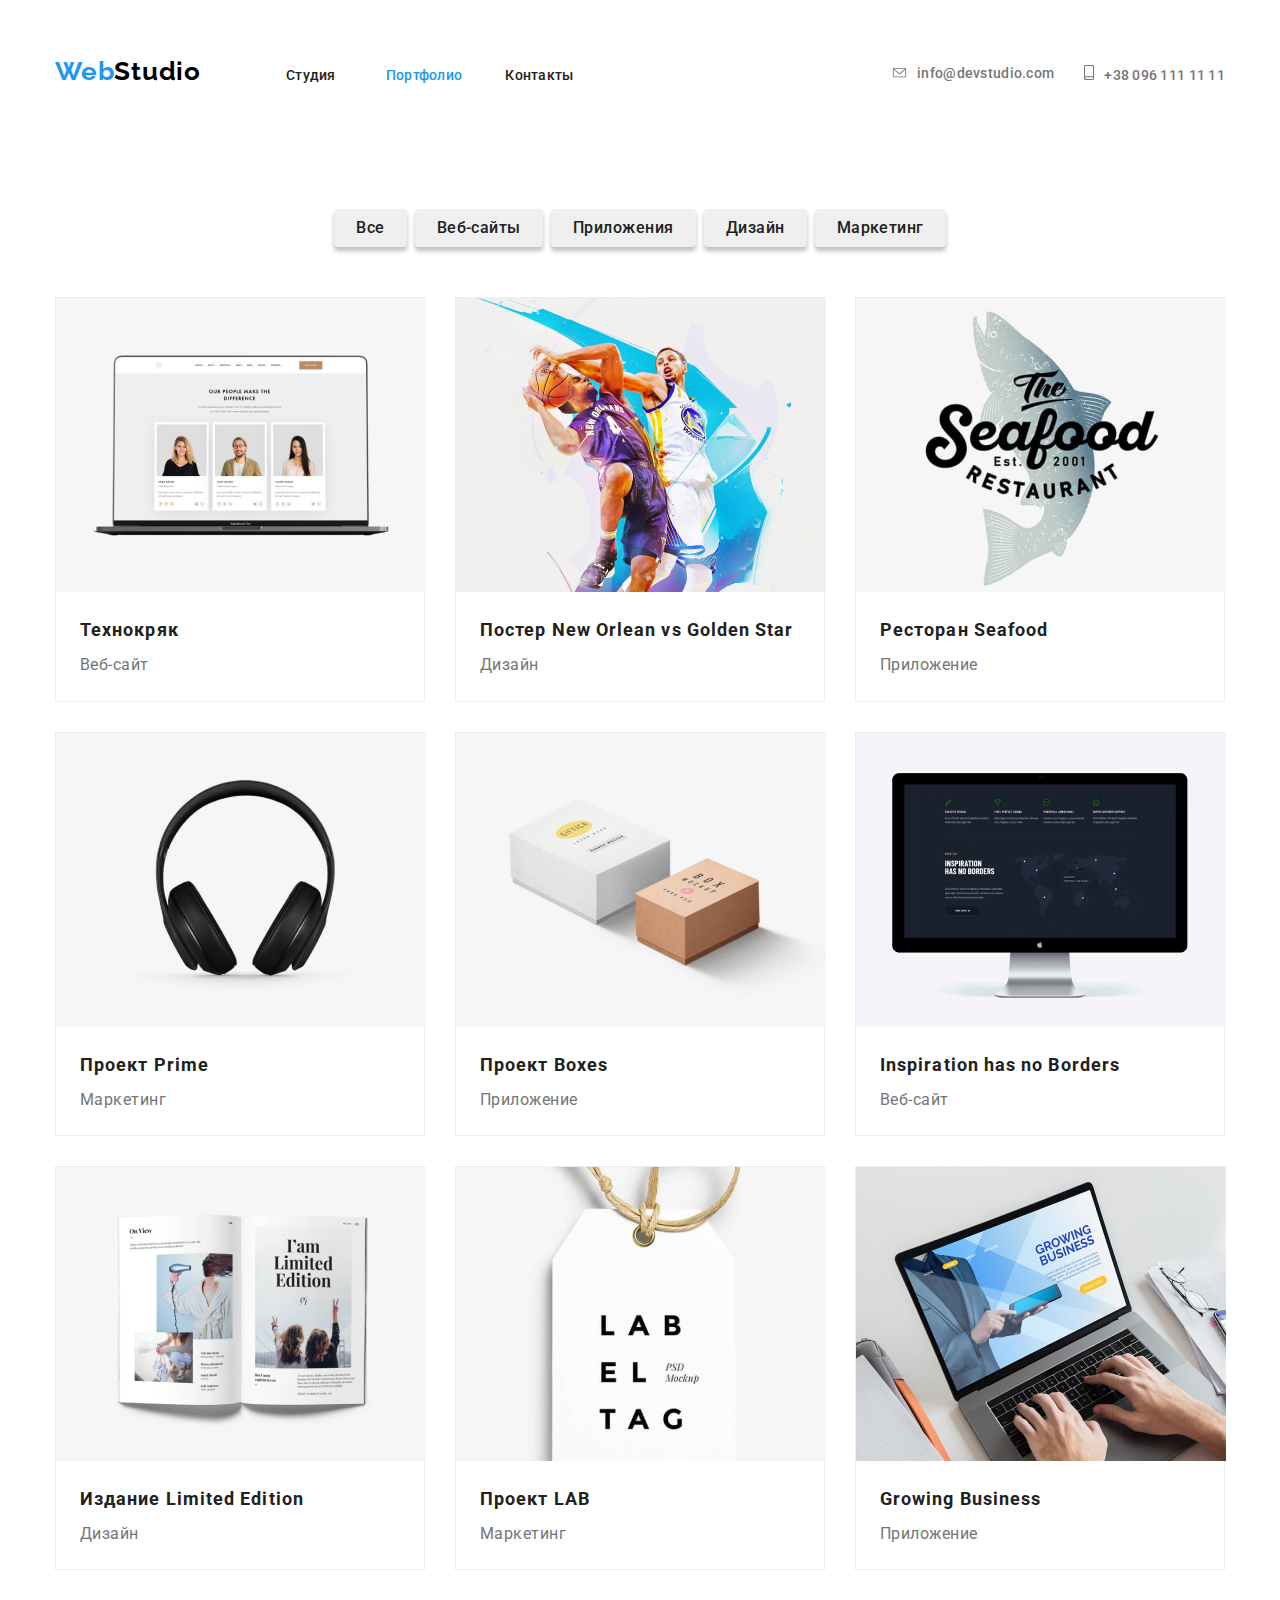
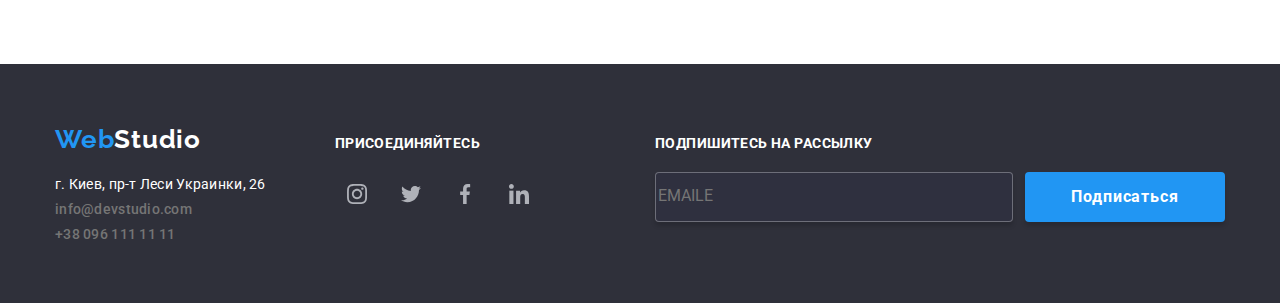
==== commit c0fd8ad9: "исправил ошибки" ====
--- a/portfolio.html
+++ b/portfolio.html
@@ -11,97 +11,122 @@
 <body class="body-container"> 
 
     <!--Шапка-->
-    <header class="header-container">
-        <div class="div-container">
-            <nav class="nav-container">
-                <a class="link" href="./index.html" aria-label="Логотип"> 
-                    <p class="logo-container" lang="en"><span class="logo-header-web">Web</span><span class="logo-header-studio">Studio</span></p>
-                </a>
-                <ul class="nav-list-container">
-                    <li class="list">
-                        <a class="link-nav link studio" href="./index.html">Студия</a>
-                    </li>
-                    <li class="list">
-                        <a class="link-nav portfolio link active-page" href="./portfolio.html">Портфолио</a>
-                    </li>
-                    <li class="list">
-                        <a class="link-nav link" href="#">Контакты</a>
+    <header>
+        <div class="header-container otstup-porfolio-header">
+            <div class="div-container">
+                <nav class="nav-container">
+                    <a class="link" href="./index.html" aria-label="Логотип"> 
+                        <p class="logo-container" lang="en"><span class="logo-header-web">Web</span><span class="logo-header-studio">Studio</span></p>
+                    </a>
+                    <ul class="nav-list-container">
+                        <li class="list">
+                            <a class="link-nav link studio" href="./index.html">Студия</a>
+                        </li>
+                        <li class="list">
+                            <a class="link-nav portfolio link active-page" href="./portfolio.html">Портфолио</a>
+                        </li>
+                        <li class="list">
+                            <a class="link-nav link" href="#">Контакты</a>
+                        </li>
+                    </ul>
+                </nav>
+                <ul class="contacts-container">
+                    <li class="mail-container list">
+                        <img class="pages-adress" src="./images/mail.svg" alt="конверт" width="15" height="10">
+                        <a class="mail-tel-text link" href="mailto:info@devstudio.com">info@devstudio.com</a>
+                    </li >
+                    <li class="tel-container list">
+                        <img class="pages-adress" src="./images/tel.svg" alt="телефон" width="10" height="15">
+                        <a class="mail-tel-text link" href="tel:+380961111111">+38 096 111 11 11</a>
                     </li>
                 </ul>
-            </nav>
-            <ul class="contacts-container">
-                <li class="mail-container list">
-                    <img class="pages-adress" src="./images/mail.svg" alt="конверт" width="15" height="10">
-                    <a class="mail-tel-text link" href="mailto:info@devstudio.com">info@devstudio.com</a>
-                </li >
-                <li class="tel-container list">
-                    <img class="pages-adress" src="./images/tel.svg" alt="телефон" width="10" height="15">
-                    <a class="mail-tel-text link" href="tel:+380961111111">+38 096 111 11 11</a>
-                </li>
-            </ul>
+            </div>
         </div>
+       
     </header>
 
     <main>
-        <section class="menu div-container">
-            <div class="menu-portfolio">
-                <h2 hidden>Меню</h2>
-                <ul class="items">
-                    <li class="list btn"><button class="portfolio-btn"><span class="portfolio-btn-text">Все</span></button></li>
-                    <li class="list btn"><button class="portfolio-btn"><span class="portfolio-btn-text">Веб-сайты</span></button></li>
-                    <li class="list btn"><button class="portfolio-btn"><span class="portfolio-btn-text">Приложения</span></button></li>
-                    <li class="list btn"><button class="portfolio-btn"><span class="portfolio-btn-text">Дизайн</span></button></li>
-                    <li class="list btn"><button class="portfolio-btn"><span class="portfolio-btn-text">Маркетинг</span></button></li>
-                </ul>
+        <section>
+            <div class="div-container otstup-portfolio">
+                <div class="menu-portfolio">
+                    <h2 hidden>Меню</h2>
+                    <ul class="items">
+                        <li class="list btn"><button class="portfolio-btn"><span class="portfolio-btn-text">Все</span></button></li>
+                        <li class="list btn"><button class="portfolio-btn"><span class="portfolio-btn-text">Веб-сайты</span></button></li>
+                        <li class="list btn"><button class="portfolio-btn"><span class="portfolio-btn-text">Приложения</span></button></li>
+                        <li class="list btn"><button class="portfolio-btn"><span class="portfolio-btn-text">Дизайн</span></button></li>
+                        <li class="list btn"><button class="portfolio-btn"><span class="portfolio-btn-text">Маркетинг</span></button></li>
+                    </ul>
+                </div>
+    
+                <ul class="list gruperovka">
+                    <li class="flex-element">
+                        <img src="./images/portfolio/tehno.jpg" alt="Технокряк">
+                        <div class="flex-element-item">
+                            <h3 class="portfolio-title">Технокряк</h3>
+                            <p class="portfolio-text">Веб-сайт</p>
+                        </div>
+
+                    </li>
+                    <li class="flex-element">
+                        <img src="./images/portfolio/poster.jpg" alt="Постер">
+                        <div class="flex-element-item">
+                            <h3 class="portfolio-title">Постер <span lang="en">New Orlean vs Golden Star</span></h3>
+                            <p class="portfolio-text">Дизайн</p>
+                        </div>
+                    </li>
+                    <li class="flex-element">
+                        <img src="./images/portfolio/seafood.jpg" alt="Ресторан">
+                        <div class="flex-element-item">
+                            <h3 class="portfolio-title">Ресторан <span lang="en">Seafood</span></h3>
+                            <p class="portfolio-text">Приложение</p>
+                        </div class="flex-element-item">
+                    </li>
+                    <li class="flex-element">
+                        <img src="./images/portfolio/prime.jpg" alt="Проект">
+                        <div class="flex-element-item">
+                            <h3 class="portfolio-title">Проект <span lang="en">Prime</span></h3>
+                            <p class="portfolio-text">Маркетинг</p>
+                        </div>
+                    </li>
+                    <li class="flex-element">
+                        <img src="./images/portfolio/boxes.jpg" alt="Проект">
+                        <div class="flex-element-item">
+                            <h3 class="portfolio-title">Проект <span lang="en">Boxes</span></h3>
+                            <p class="portfolio-text">Приложение</p>
+                        </div>
+                    </li>
+                    <li class="flex-element">
+                        <img src="./images/portfolio/inspiration.jpg" alt="Вдохновение">
+                        <div class="flex-element-item">
+                            <h3 class="portfolio-title" lang="en">Inspiration has no Borders</h3>
+                            <p class="portfolio-text">Веб-сайт</p>
+                        </div>
+                    </li>
+                    <li class="flex-element">
+                        <img src="./images/portfolio/izdanie.jpg" alt="Издание">
+                        <div class="flex-element-item">
+                            <h3 class="portfolio-title">Издание <span lang="en">Limited Edition</span></h3>
+                            <p class="portfolio-text">Дизайн</p>
+                        </div>
+                    </li>
+                    <li class="flex-element">
+                        <img src="./images/portfolio/lab.jpg" alt="Проект">
+                        <div class="flex-element-item">
+                            <h3 class="portfolio-title">Проект <span lang="en">LAB</span></h3>
+                            <p class="portfolio-text">Маркетинг</p>
+                        </div>
+                    </li>
+                    <li class="flex-element">
+                        <img src="./images/portfolio/business.jpg" alt="Бизнес">
+                        <div class="flex-element-item">
+                            <h3 class="portfolio-title" lang="en">Growing Business</h3>
+                            <p class="portfolio-text">Приложение</p>
+                        </div>
+                    </li>
+                </ul> 
             </div>
-
-            <ul class="list gruperovka">
-                <li class="flex-element">
-                    <img src="./images/portfolio/tehno.jpg" alt="Технокряк">
-                    <h3 class="portfolio-title">Технокряк</h3>
-                    <p class="portfolio-text">Веб-сайт</p>
-                </li>
-                <li class="flex-element">
-                    <img src="./images/portfolio/poster.jpg" alt="Постер">
-                    <h3 class="portfolio-title">Постер <span lang="en">New Orlean vs Golden Star</span></h3>
-                    <p class="portfolio-text">Дизайн</p>
-                </li>
-                <li class="flex-element">
-                    <img src="./images/portfolio/seafood.jpg" alt="Ресторан">
-                    <h3 class="portfolio-title">Ресторан <span lang="en">Seafood</span></h3>
-                    <p class="portfolio-text">Приложение</p>
-                </li>
-                <li class="flex-element">
-                    <img src="./images/portfolio/prime.jpg" alt="Проект">
-                    <h3 class="portfolio-title">Проект <span lang="en">Prime</span></h3>
-                    <p class="portfolio-text">Маркетинг</p>
-                </li>
-                <li class="flex-element">
-                    <img src="./images/portfolio/boxes.jpg" alt="Проект">
-                    <h3 class="portfolio-title">Проект <span lang="en">Boxes</span></h3>
-                    <p class="portfolio-text">Приложение</p>
-                </li>
-                <li class="flex-element">
-                    <img src="./images/portfolio/inspiration.jpg" alt="Вдохновение">
-                    <h3 class="portfolio-title" lang="en">Inspiration has no Borders</h3>
-                    <p class="portfolio-text">Веб-сайт</p>
-                </li>
-                <li class="flex-element">
-                    <img src="./images/portfolio/izdanie.jpg" alt="Издание">
-                    <h3 class="portfolio-title">Издание <span lang="en">Limited Edition</span></h3>
-                    <p class="portfolio-text">Дизайн</p>
-                </li>
-                <li class="flex-element">
-                    <img src="./images/portfolio/lab.jpg" alt="Проект">
-                    <h3 class="portfolio-title">Проект <span lang="en">LAB</span></h3>
-                    <p class="portfolio-text">Маркетинг</p>
-                </li>
-                <li class="flex-element">
-                    <img src="./images/portfolio/business.jpg" alt="Бизнес">
-                    <h3 class="portfolio-title" lang="en">Growing Business</h3>
-                    <p class="portfolio-text">Приложение</p>
-                </li>
-            </ul>
+            
         </section>
     </main>
 
--- a/css/style.css
+++ b/css/style.css
@@ -87,7 +87,7 @@
     text-align: center;
     letter-spacing: 0.06em;
     text-transform: uppercase;
-    color: var(--primary-white-color);
+    /* color: var(--primary-white-color); */
 }
 
 .hero-button {
@@ -153,7 +153,7 @@
     text-align: center;
     letter-spacing: 0.03em;
     color: var(--primary-title-color);
-    padding-bottom: 50px;
+    margin-bottom: 50px;
 }
 
 .chem-mi-zanimaemsa-text {
@@ -300,8 +300,16 @@
     display: block;
 }
 
+.header-container {
+    width: 1200px;
+    margin-right: auto;
+    margin-left: auto;
+}
+
 .header-container .div-container {
     display: flex;
+    padding-top: 32px;
+    padding-bottom: 32px;
 
 }
 
@@ -341,13 +349,12 @@
 }
 
 
-
 .studio {
-    padding-right: 50px;
+    margin-right: 50px;
 }
 
 .portfolio {
-    padding-right: 43px;
+    margin-right: 43px;
 }
 
 
@@ -356,9 +363,8 @@
     justify-content: space-evenly;
 }
 
-.otstup {
-    padding-top: 94px;
-    padding-bottom: 94px;
+.otstup-link:not(:last-child) {
+    margin-right: 30px;
 }
 
 .join {
@@ -368,15 +374,18 @@
 .comanda-block {
     background-color: #ffffff;
     border-radius: 0px 0px 4px 4px;
+    padding-top: 30px;
+    padding-bottom: 24px;
 }
 
 .social-link {
-    padding: 16px 32px 24px;
+    margin-top: 16px;
+    margin-right: 32px;
+    margin-left: 32px;
 }
 
 .komanda-title {
-    padding-top: 30px;
-    padding-bottom: 10px;
+    margin-bottom: 10px;
 }
 
 .team {
@@ -386,13 +395,13 @@
 }
 
 .hero-title {
-    padding-top: 200px;
-    padding-bottom: 30px;
-}
-
-.hero-button {
+    /* margin-top: 200px; */
+    margin-bottom: 30px;
+}
+
+/* .hero-button {
     margin-bottom: 200px;
-}
+} */
 
 .element {
     text-align: center;
@@ -404,35 +413,36 @@
 
 .o-nas-title {
     width: 270px;
-    padding-top: 30px;
-    padding-bottom: 10px;
+    margin-top: 30px;
+    margin-bottom: 10px;
 }
 
 .o-nas-text {
     width: 270px;
 }
 
-.photo-fon {
-    background: url(/images/shapka.jpg);
+/* .photo-fon {
+    background: url(./shapka.jpg);
     width: 1600px;
     height: 600px;
-}
+    margin-right: auto;
+    margin-left: auto;
+} */
 
 
 .div-container {
     width: 1200px;
+    padding-top: 47px;
+    padding-bottom: 47px;
     padding-right: 15px;
     padding-left: 15px;
     margin-right: auto;
     margin-left: auto;
 }
 
-.otstup-o-nas {
-    padding-top: 94px;
-}
 
 .mail-container {
-    padding-right: 30px;
+    margin-right: 30px;
 }
 
 .mail-container,
@@ -468,10 +478,15 @@
 
 /*flex portfolio*/
 
-.menu {
-    padding-top: 93px;
+/* .otstup-porfolio-header {
+    padding-bottom: 46px;
+} */
+
+
+.otstup-portfolio {
+    padding-top: 61px;
     padding-bottom: 94px;
-}
+} 
 
 .menu-portfolio {
     margin-bottom: 50px;
@@ -486,6 +501,13 @@
     padding-left: 22px;
 }
 
+.portfolio-title {
+    margin-bottom: 2px;
+}
+
+.portfolio-text {
+    margin-top: 2px;
+}
 
 .items {
     display: flex;
@@ -506,6 +528,16 @@
     width: calc((100% - 60px) / 3);
     margin-right: 30px;
     margin-bottom: 30px;
+    background: #FFFFFF;
+    border: 1px solid #EEEEEE;
+    box-sizing: border-box;
+}
+
+.flex-element-item {
+    padding-top: 20px;
+    padding-right: 24px;
+    padding-bottom: 20px;
+    padding-left: 24px;
 }
 
 .flex-element:nth-child(3n) {
@@ -560,12 +592,19 @@
     display: flex;
 }
 
+.social-link-item {
+    padding: 12px;
+}
+
 .social-link-item:not(:last-child) {
-    margin-right: 32px;
-}
-
+    margin-right: 10px;
+}
+
+.podval-icon {
+    padding: 12px;
+}
 .podval-icon:not(:last-child) {
-    margin-right: 34px;
+    margin-right: 10px;
 }
 
 .podpiska-container {
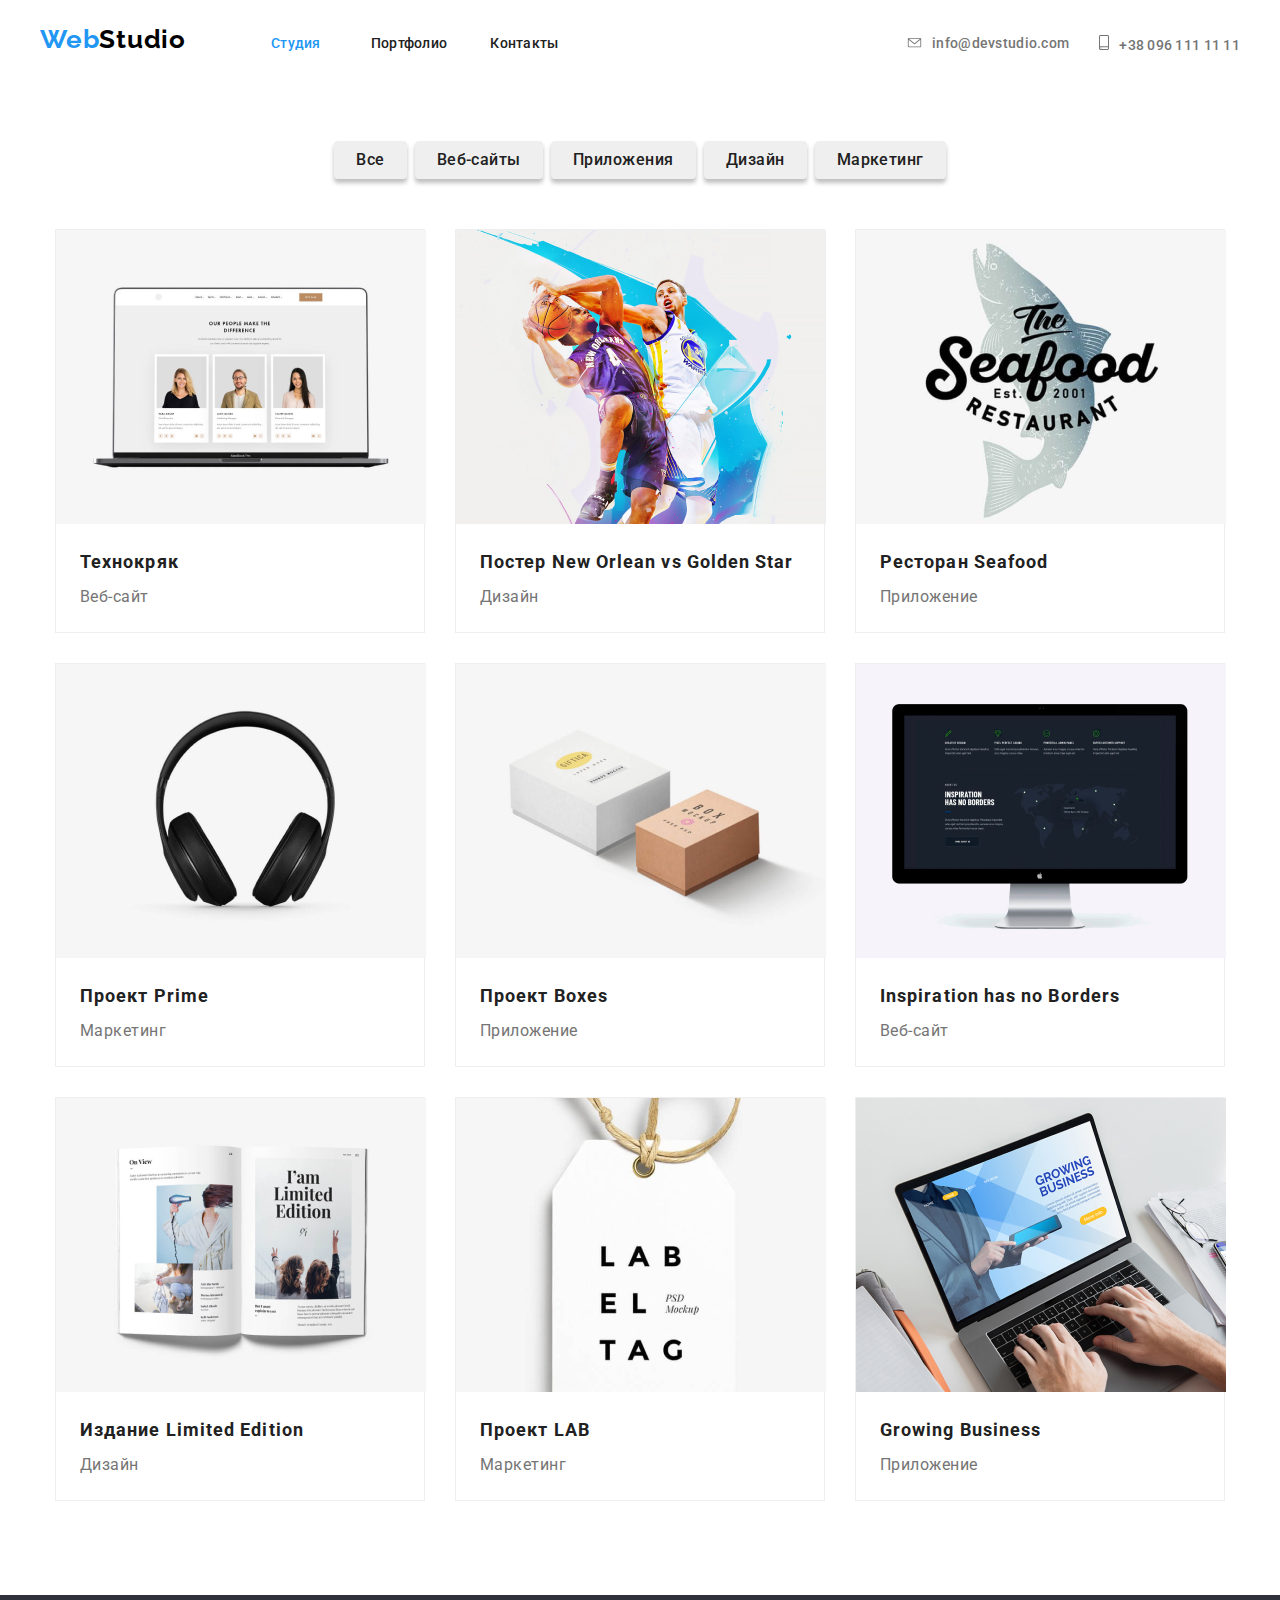
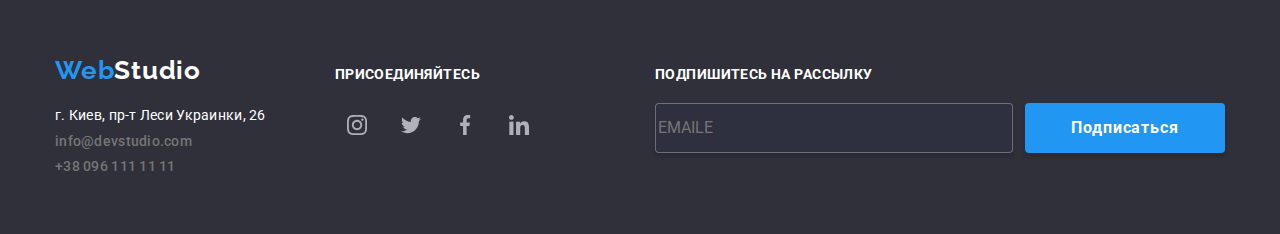
==== commit 9f88f1b9: "Update portfolio.html" ====
--- a/portfolio.html
+++ b/portfolio.html
@@ -11,39 +11,38 @@
 <body class="body-container"> 
 
     <!--Шапка-->
-    <header>
-        <div class="header-container otstup-porfolio-header">
-            <div class="div-container">
-                <nav class="nav-container">
-                    <a class="link" href="./index.html" aria-label="Логотип"> 
-                        <p class="logo-container" lang="en"><span class="logo-header-web">Web</span><span class="logo-header-studio">Studio</span></p>
-                    </a>
-                    <ul class="nav-list-container">
-                        <li class="list">
-                            <a class="link-nav link studio" href="./index.html">Студия</a>
-                        </li>
-                        <li class="list">
-                            <a class="link-nav portfolio link active-page" href="./portfolio.html">Портфолио</a>
-                        </li>
-                        <li class="list">
-                            <a class="link-nav link" href="#">Контакты</a>
-                        </li>
-                    </ul>
-                </nav>
-                <ul class="contacts-container">
-                    <li class="mail-container list">
-                        <img class="pages-adress" src="./images/mail.svg" alt="конверт" width="15" height="10">
-                        <a class="mail-tel-text link" href="mailto:info@devstudio.com">info@devstudio.com</a>
-                    </li >
-                    <li class="tel-container list">
-                        <img class="pages-adress" src="./images/tel.svg" alt="телефон" width="10" height="15">
-                        <a class="mail-tel-text link" href="tel:+380961111111">+38 096 111 11 11</a>
-                    </li>
-                </ul>
-            </div>
+    <header >
+        <div class="header-container">
+           <div class="div-container viravnivanie">
+               <nav class="nav-container">
+                   <a class="link" href="./index.html" aria-label="Логотип"> 
+                       <p class="logo-container" lang="en"><span class="logo-header-web">Web</span><span class="logo-header-studio">Studio</span></p>
+                   </a>
+                   <ul class="nav-list-container">
+                       <li class="list">
+                           <a class="link-nav link studio active-page" href="./index.html">Студия</a>
+                       </li>
+                       <li class="list">
+                           <a class="link-nav portfolio link" href="./portfolio.html">Портфолио</a>
+                       </li>
+                       <li class="list">
+                           <a class="link-nav link" href="#">Контакты</a>
+                       </li>
+                   </ul>
+               </nav>
+               <ul class="contacts-container">
+                   <li class="mail-container list">
+                       <img class="pages-adress" src="./images/mail.svg" alt="конверт" width="15" height="10">
+                       <a class="mail-tel-text link" href="mailto:info@devstudio.com">info@devstudio.com</a>
+                   </li >
+                   <li class="tel-container list">
+                       <img class="pages-adress" src="./images/tel.svg" alt="телефон" width="10" height="15">
+                       <a class="mail-tel-text link" href="tel:+380961111111">+38 096 111 11 11</a>
+                   </li>
+               </ul>
+           </div>
         </div>
-       
-    </header>
+   </header>
 
     <main>
         <section>
--- a/css/style.css
+++ b/css/style.css
@@ -304,6 +304,7 @@
     width: 1200px;
     margin-right: auto;
     margin-left: auto;
+    padding-bottom: 25px;
 }
 
 .header-container .div-container {
@@ -338,8 +339,10 @@
 .nav-list-container {
     margin: 0;
     display: flex;
-    margin-top: 32px;  
-    margin-bottom: 32px;
+}
+
+.viravnivanie {
+    align-items: baseline;
 }
 
 .contacts-container {
@@ -478,11 +481,6 @@
 
 /*flex portfolio*/
 
-/* .otstup-porfolio-header {
-    padding-bottom: 46px;
-} */
-
-
 .otstup-portfolio {
     padding-top: 61px;
     padding-bottom: 94px;
@@ -649,4 +647,18 @@
     border: 1px solid rgba(255, 255, 255, 0.3);
     box-shadow: 0px 4px 4px rgba(0, 0, 0, 0.15);
     border-radius: 4px;
-    }+    }
+
+.otstup-container {
+    padding-top: 94px;
+    padding-bottom: 94px;
+}
+
+.otstup-chem-mi {
+    padding-top: 47px;
+    padding-bottom: 94px;
+}
+
+.header-container .div-container {
+    padding: 0;
+}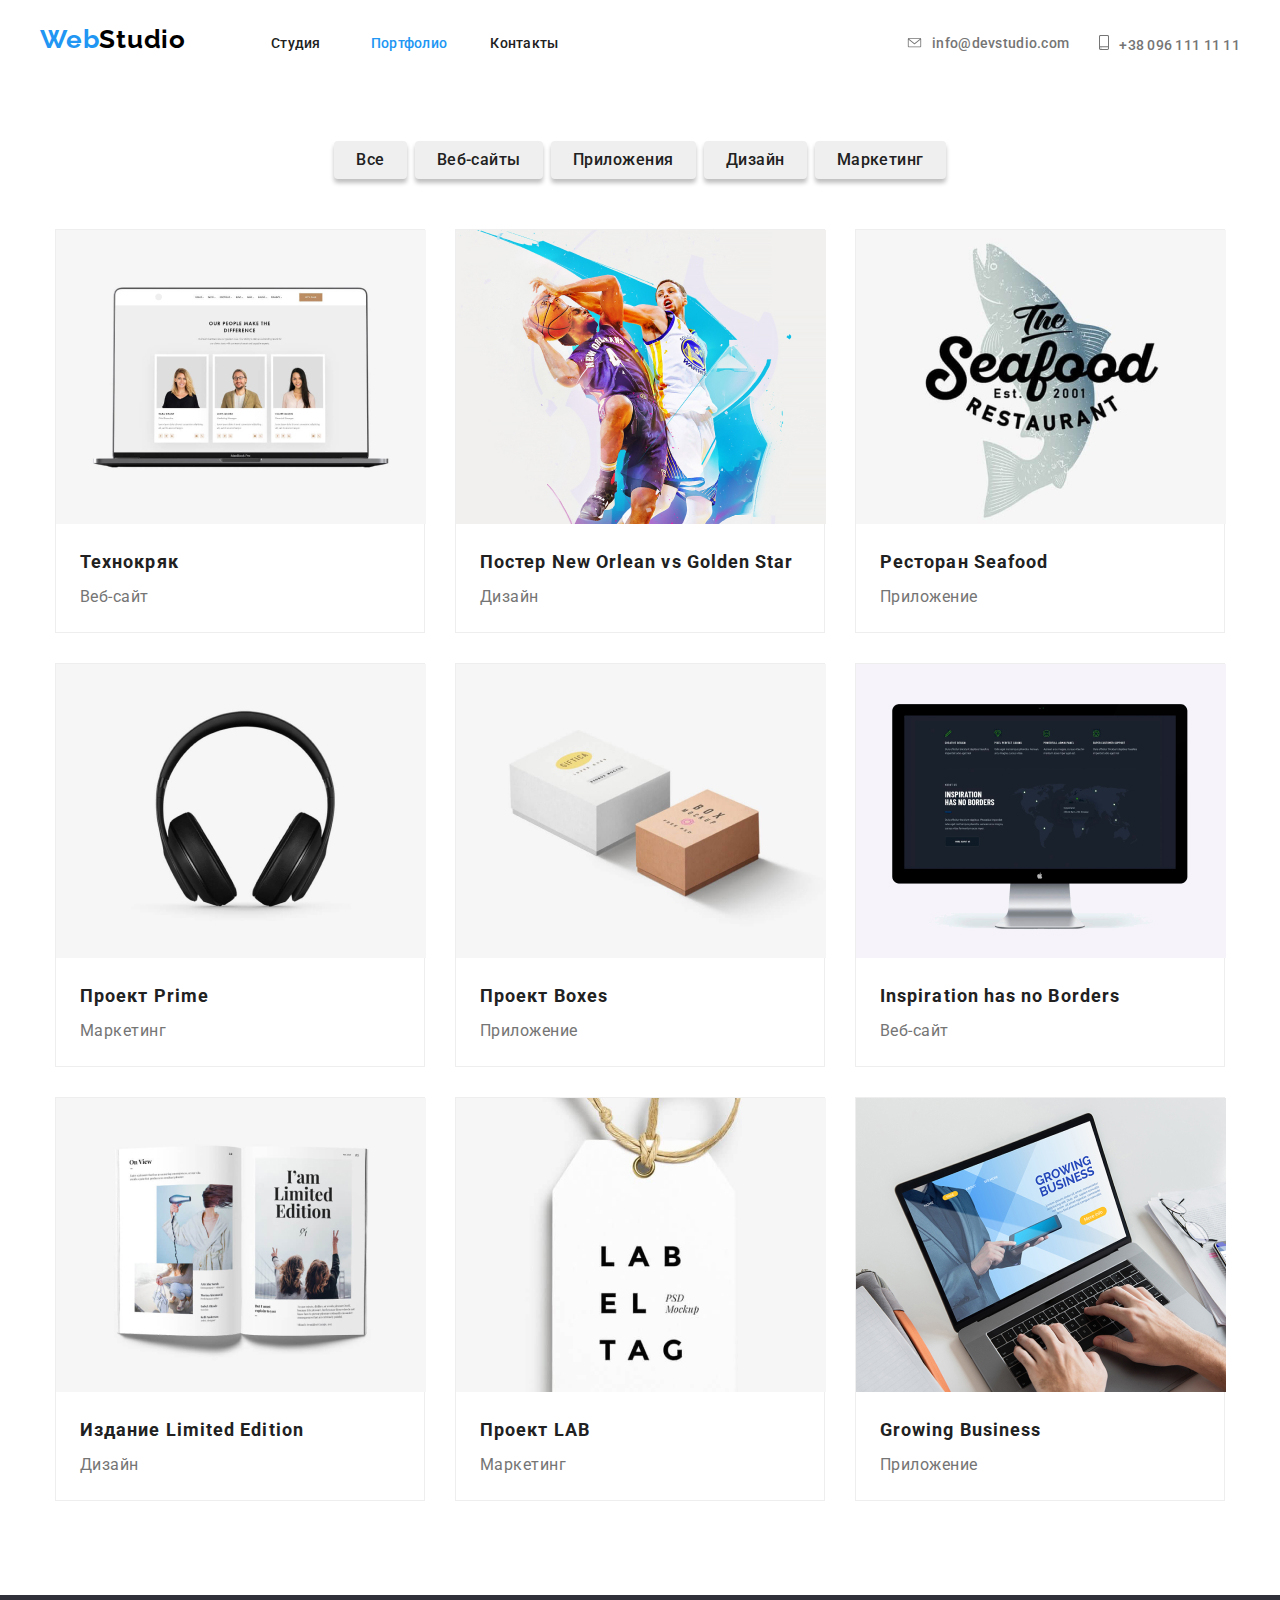
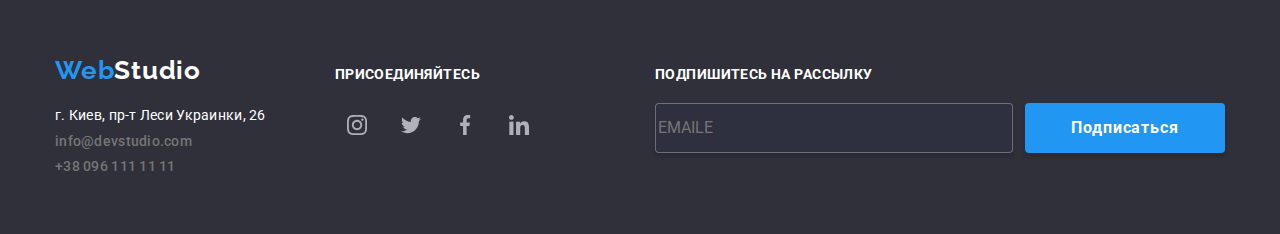
==== commit 15bcd1fa: "Update portfolio.html" ====
--- a/portfolio.html
+++ b/portfolio.html
@@ -20,10 +20,10 @@
                    </a>
                    <ul class="nav-list-container">
                        <li class="list">
-                           <a class="link-nav link studio active-page" href="./index.html">Студия</a>
+                           <a class="link-nav link studio" href="./index.html">Студия</a>
                        </li>
                        <li class="list">
-                           <a class="link-nav portfolio link" href="./portfolio.html">Портфолио</a>
+                           <a class="link-nav portfolio link active-page" href="./portfolio.html">Портфолио</a>
                        </li>
                        <li class="list">
                            <a class="link-nav link" href="#">Контакты</a>
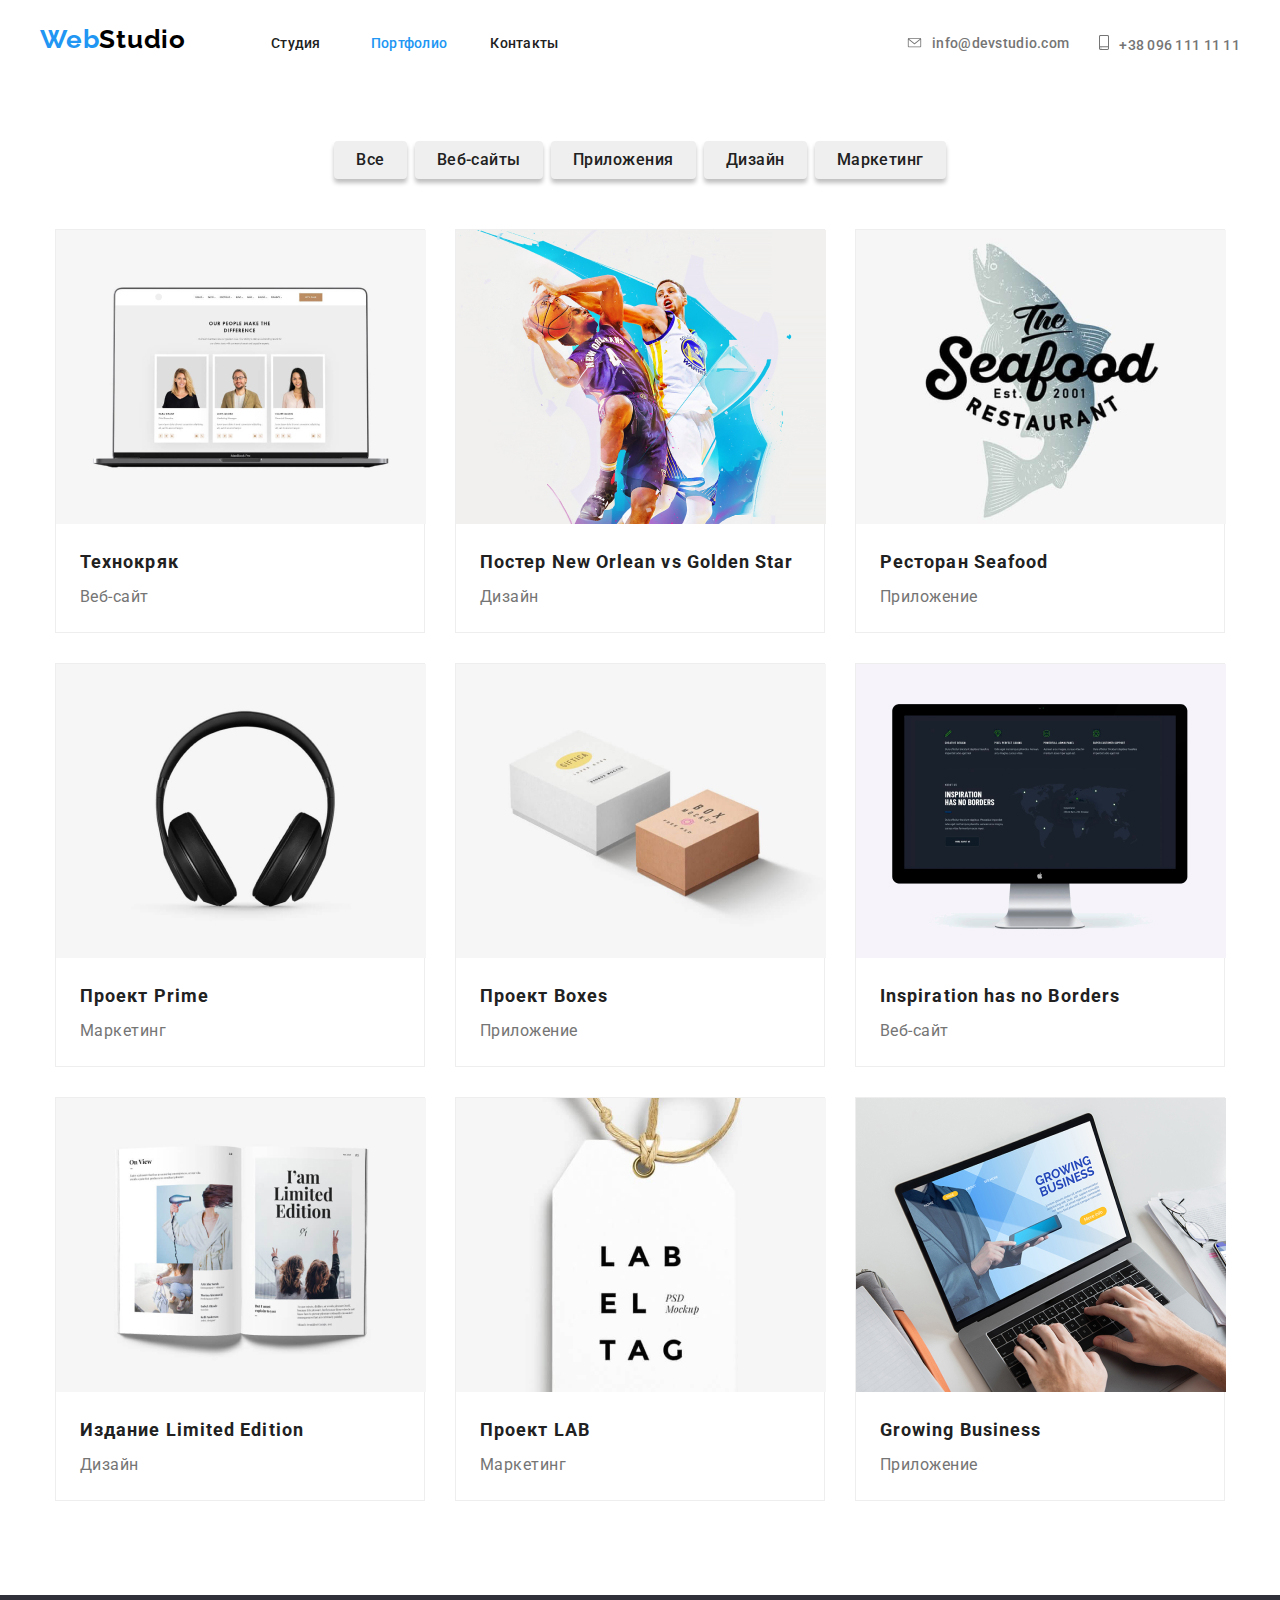
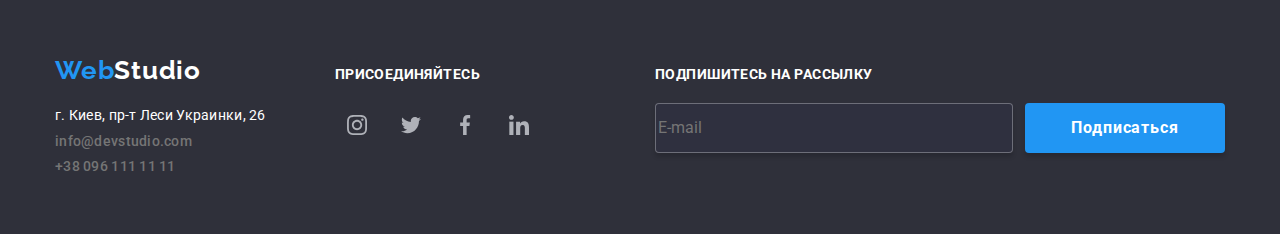
==== commit 2e6f3fe3: "цвет текста в подписке" ====
--- a/portfolio.html
+++ b/portfolio.html
@@ -171,7 +171,7 @@
                         <input class="pole"
                             type="text"
                             name="email"
-                            placeholder="EMAILE"
+                            placeholder="E-mail"
                         />
                         <button class="button" type="submit">Подписаться</button>
                     </div>
--- a/css/style.css
+++ b/css/style.css
@@ -647,6 +647,7 @@
     border: 1px solid rgba(255, 255, 255, 0.3);
     box-shadow: 0px 4px 4px rgba(0, 0, 0, 0.15);
     border-radius: 4px;
+    color: rgba(255, 255, 255, 0.6);
     }
 
 .otstup-container {
